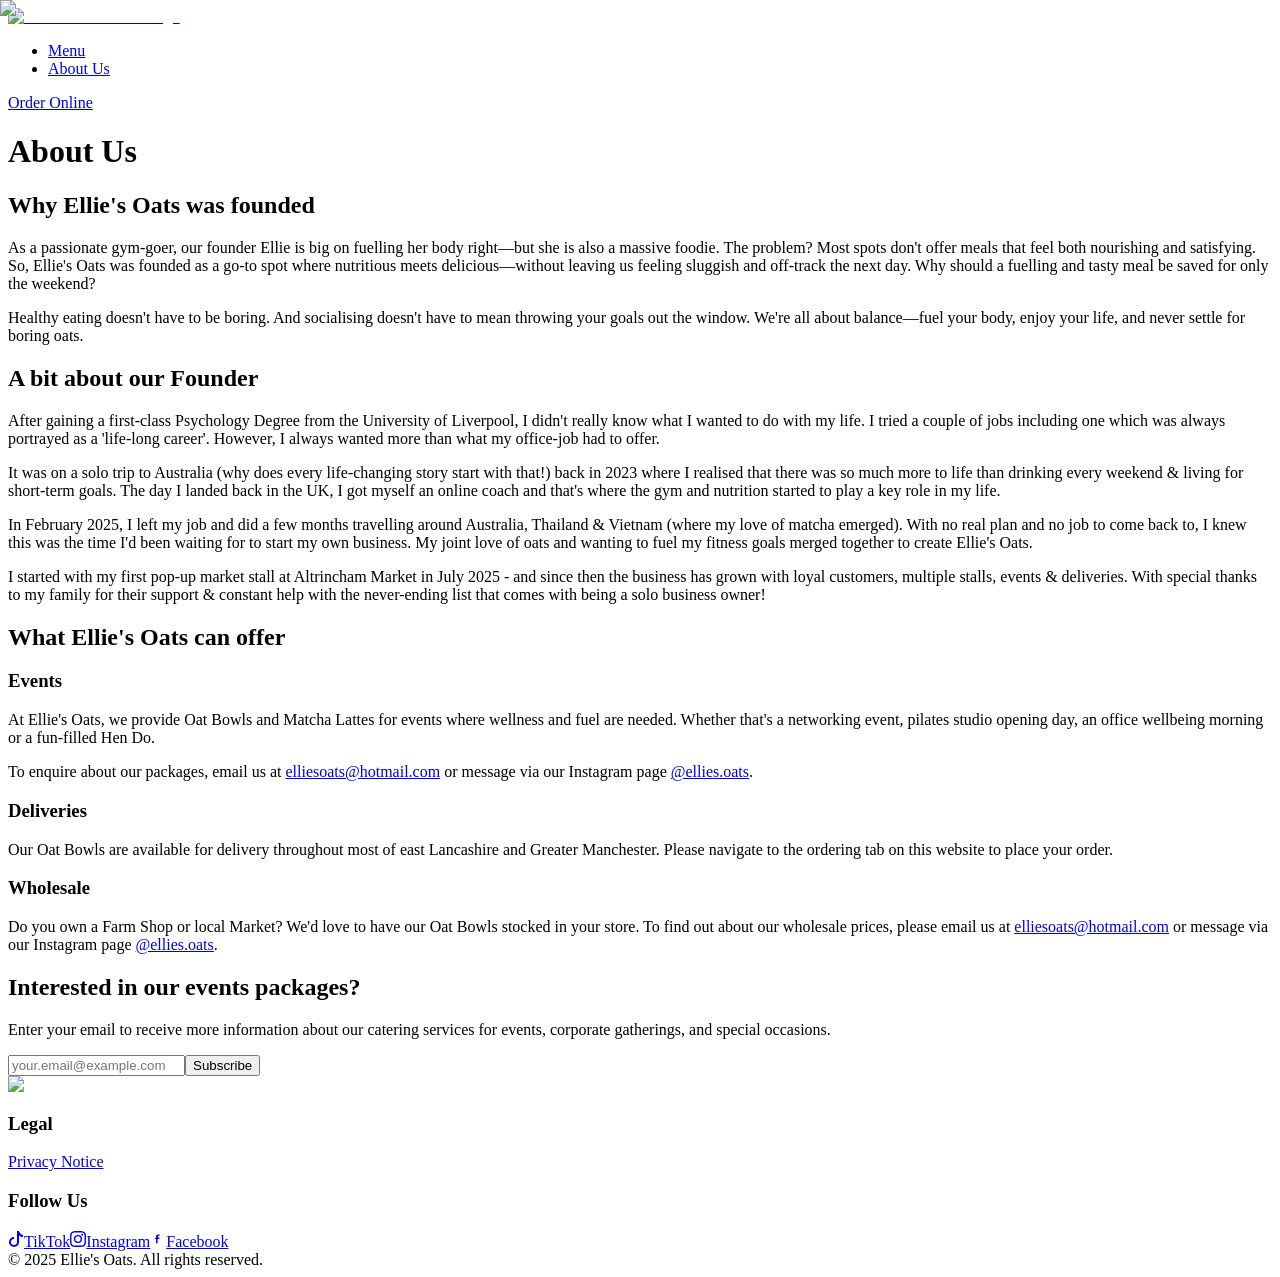
==== about.html @ 63eca54c "Import uploaded about page HTML" ====
<!DOCTYPE html><!--Di8GDzgwXoBd1Gv6GfMp_--><html lang="en"><head><meta charSet="utf-8"/><meta name="viewport" content="width=device-width, initial-scale=1"/><link rel="preload" href="/_next/static/media/797e433ab948586e-s.p.29207c2f.woff2" as="font" crossorigin="" type="font/woff2"/><link rel="preload" href="/_next/static/media/caa3a2e1cccd8315-s.p.3b6cae6d.woff2" as="font" crossorigin="" type="font/woff2"/><link rel="preload" as="image" imageSrcSet="/_next/image?url=%2Flogo.png&amp;w=128&amp;q=75 1x, /_next/image?url=%2Flogo.png&amp;w=256&amp;q=75 2x"/><link rel="preload" as="image" imageSrcSet="/_next/image?url=%2Fabout-me.jpg&amp;w=640&amp;q=75 640w, /_next/image?url=%2Fabout-me.jpg&amp;w=750&amp;q=75 750w, /_next/image?url=%2Fabout-me.jpg&amp;w=828&amp;q=75 828w, /_next/image?url=%2Fabout-me.jpg&amp;w=1080&amp;q=75 1080w, /_next/image?url=%2Fabout-me.jpg&amp;w=1200&amp;q=75 1200w, /_next/image?url=%2Fabout-me.jpg&amp;w=1920&amp;q=75 1920w, /_next/image?url=%2Fabout-me.jpg&amp;w=2048&amp;q=75 2048w, /_next/image?url=%2Fabout-me.jpg&amp;w=3840&amp;q=75 3840w" imageSizes="100vw"/><link rel="stylesheet" href="/_next/static/chunks/316b6dbc318b8752.css" data-precedence="next"/><link rel="preload" as="script" fetchPriority="low" href="/_next/static/chunks/11211aaabb2560be.js"/><script src="/_next/static/chunks/112f346e31f991df.js" async=""></script><script src="/_next/static/chunks/c903f9580a4b6572.js" async=""></script><script src="/_next/static/chunks/023d923a37d494fc.js" async=""></script><script src="/_next/static/chunks/e5a32dc6c98b1c24.js" async=""></script><script src="/_next/static/chunks/turbopack-3b04bddd6f70850f.js" async=""></script><script src="/_next/static/chunks/ff1a16fafef87110.js" async=""></script><script src="/_next/static/chunks/247eb132b7f7b574.js" async=""></script><script src="/_next/static/chunks/84dda6d523c72530.js" async=""></script><script src="/_next/static/chunks/5af6b75d2d97d845.js" async=""></script><meta name="next-size-adjust" content=""/><title>Ellie&#x27;s Oats Ltd</title><meta name="description" content="The UK&#x27;s only b.y.o oat bowl &amp; iced matcha"/><link rel="icon" href="/favicon.ico?favicon.ec887f7a.ico" sizes="256x222" type="image/x-icon"/><script src="/_next/static/chunks/a6dad97d9634a72d.js" noModule=""></script></head><body class="geist_a71539c9-module__T19VSG__variable geist_mono_8d43a2aa-module__8Li5zG__variable antialiased"><div hidden=""><!--$--><!--/$--></div><div class="min-h-screen bg-brand-beige font-sans flex flex-col"><header class="bg-brand-beige backdrop-blur sticky top-0 z-50 border-b border-black/5 py-4"><div class="container mx-auto flex flex-col md:flex-row items-center justify-between px-6 gap-4"><div class="flex justify-center md:justify-start items-center w-full md:w-auto mb-2 md:mb-0"><a class="cursor-pointer" href="/"><img alt="OAT &amp; MATCHA Logo" width="120" height="40" decoding="async" data-nimg="1" style="color:transparent" srcSet="/_next/image?url=%2Flogo.png&amp;w=128&amp;q=75 1x, /_next/image?url=%2Flogo.png&amp;w=256&amp;q=75 2x" src="/_next/image?url=%2Flogo.png&amp;w=256&amp;q=75"/></a></div><nav class="w-full md:w-auto flex justify-center order-2 md:order-none"><ul class="flex gap-6 list-none font-brand"><li><a href="/#menu" class="font-medium hover:text-brand-green cursor-pointer">Menu</a></li><li><a class="font-medium hover:text-brand-green" href="/about">About Us</a></li></ul></nav><div class="w-full md:w-auto flex justify-center md:justify-end order-3 md:order-none"><a href="/order" class="bg-brand-green text-white px-5 py-2 rounded-full font-semibold hover:bg-brand-green-hover transition">Order Online</a></div></div></header><main class="flex-1 py-16"><div class="container mx-auto px-6"><h1 class="text-4xl md:text-5xl font-extrabold text-center mb-12 font-brand-tight">About Us</h1><div class="grid grid-cols-1 lg:grid-cols-3 gap-8 max-w-6xl mx-auto mb-12"><div class="lg:col-span-1"><div class="relative w-full h-full min-h-[400px] rounded-2xl overflow-hidden shadow-lg"><img alt="Ellie - Founder of Ellie&#x27;s Oats" decoding="async" data-nimg="fill" class="object-cover" style="position:absolute;height:100%;width:100%;left:0;top:0;right:0;bottom:0;color:transparent" sizes="100vw" srcSet="/_next/image?url=%2Fabout-me.jpg&amp;w=640&amp;q=75 640w, /_next/image?url=%2Fabout-me.jpg&amp;w=750&amp;q=75 750w, /_next/image?url=%2Fabout-me.jpg&amp;w=828&amp;q=75 828w, /_next/image?url=%2Fabout-me.jpg&amp;w=1080&amp;q=75 1080w, /_next/image?url=%2Fabout-me.jpg&amp;w=1200&amp;q=75 1200w, /_next/image?url=%2Fabout-me.jpg&amp;w=1920&amp;q=75 1920w, /_next/image?url=%2Fabout-me.jpg&amp;w=2048&amp;q=75 2048w, /_next/image?url=%2Fabout-me.jpg&amp;w=3840&amp;q=75 3840w" src="/_next/image?url=%2Fabout-me.jpg&amp;w=3840&amp;q=75"/></div></div><div class="lg:col-span-2 bg-background rounded-2xl shadow-lg p-8 md:p-12"><h2 class="text-2xl md:text-3xl font-bold mb-6 text-brand-green">Why Ellie&#x27;s Oats was founded</h2><div class="space-y-4 text-text-dark leading-relaxed"><p>As a passionate gym-goer, our founder Ellie is big on fuelling her body right—but she is also a massive foodie. The problem? Most spots don&#x27;t offer meals that feel both nourishing and satisfying. So, Ellie&#x27;s Oats was founded as a go-to spot where nutritious meets delicious—without leaving us feeling sluggish and off-track the next day. Why should a fuelling and tasty meal be saved for only the weekend?</p><p>Healthy eating doesn&#x27;t have to be boring. And socialising doesn&#x27;t have to mean throwing your goals out the window. We&#x27;re all about balance—fuel your body, enjoy your life, and never settle for boring oats.</p></div></div></div><div class="grid grid-cols-1 lg:grid-cols-3 gap-8 max-w-6xl mx-auto mb-12"><div class="lg:col-span-2 bg-background rounded-2xl shadow-lg p-8 md:p-12 order-2 lg:order-1"><h2 class="text-2xl md:text-3xl font-bold mb-6 text-brand-green">A bit about our Founder</h2><div class="space-y-4 text-text-dark leading-relaxed"><p>After gaining a first-class Psychology Degree from the University of Liverpool, I didn&#x27;t really know what I wanted to do with my life. I tried a couple of jobs including one which was always portrayed as a &#x27;life-long career&#x27;. However, I always wanted more than what my office-job had to offer.</p><p>It was on a solo trip to Australia (why does every life-changing story start with that!) back in 2023 where I realised that there was so much more to life than drinking every weekend &amp; living for short-term goals. The day I landed back in the UK, I got myself an online coach and that&#x27;s where the gym and nutrition started to play a key role in my life.</p><p>In February 2025, I left my job and did a few months travelling around Australia, Thailand &amp; Vietnam (where my love of matcha emerged). With no real plan and no job to come back to, I knew this was the time I&#x27;d been waiting for to start my own business. My joint love of oats and wanting to fuel my fitness goals merged together to create Ellie&#x27;s Oats.</p><p>I started with my first pop-up market stall at Altrincham Market in July 2025 - and since then the business has grown with loyal customers, multiple stalls, events &amp; deliveries. With special thanks to my family for their support &amp; constant help with the never-ending list that comes with being a solo business owner!</p></div></div><div class="lg:col-span-1 order-1 lg:order-2"><div class="relative w-full h-full min-h-[400px] rounded-2xl overflow-hidden shadow-lg"><img alt="Ellie&#x27;s Oats at market stall" loading="lazy" decoding="async" data-nimg="fill" class="object-cover" style="position:absolute;height:100%;width:100%;left:0;top:0;right:0;bottom:0;color:transparent" sizes="100vw" srcSet="/_next/image?url=%2Fabout-me-2.jpg&amp;w=640&amp;q=75 640w, /_next/image?url=%2Fabout-me-2.jpg&amp;w=750&amp;q=75 750w, /_next/image?url=%2Fabout-me-2.jpg&amp;w=828&amp;q=75 828w, /_next/image?url=%2Fabout-me-2.jpg&amp;w=1080&amp;q=75 1080w, /_next/image?url=%2Fabout-me-2.jpg&amp;w=1200&amp;q=75 1200w, /_next/image?url=%2Fabout-me-2.jpg&amp;w=1920&amp;q=75 1920w, /_next/image?url=%2Fabout-me-2.jpg&amp;w=2048&amp;q=75 2048w, /_next/image?url=%2Fabout-me-2.jpg&amp;w=3840&amp;q=75 3840w" src="/_next/image?url=%2Fabout-me-2.jpg&amp;w=3840&amp;q=75"/></div></div></div><div class="grid grid-cols-1 lg:grid-cols-3 gap-8 max-w-6xl mx-auto"><div class="lg:col-span-1"><div class="relative w-full h-full min-h-[400px] rounded-2xl overflow-hidden shadow-lg"><img alt="Ellie&#x27;s Oats products" loading="lazy" decoding="async" data-nimg="fill" class="object-cover" style="position:absolute;height:100%;width:100%;left:0;top:0;right:0;bottom:0;color:transparent" sizes="100vw" srcSet="/_next/image?url=%2Fabout-me-3.jpg&amp;w=640&amp;q=75 640w, /_next/image?url=%2Fabout-me-3.jpg&amp;w=750&amp;q=75 750w, /_next/image?url=%2Fabout-me-3.jpg&amp;w=828&amp;q=75 828w, /_next/image?url=%2Fabout-me-3.jpg&amp;w=1080&amp;q=75 1080w, /_next/image?url=%2Fabout-me-3.jpg&amp;w=1200&amp;q=75 1200w, /_next/image?url=%2Fabout-me-3.jpg&amp;w=1920&amp;q=75 1920w, /_next/image?url=%2Fabout-me-3.jpg&amp;w=2048&amp;q=75 2048w, /_next/image?url=%2Fabout-me-3.jpg&amp;w=3840&amp;q=75 3840w" src="/_next/image?url=%2Fabout-me-3.jpg&amp;w=3840&amp;q=75"/></div></div><div class="lg:col-span-2 bg-background rounded-2xl shadow-lg p-8 md:p-12"><h2 class="text-2xl md:text-3xl font-bold mb-6 text-brand-green">What Ellie&#x27;s Oats can offer</h2><div class="space-y-6 text-text-dark leading-relaxed"><div><h3 class="text-xl font-bold mb-3 text-zinc-800">Events</h3><p>At Ellie&#x27;s Oats, we provide Oat Bowls and Matcha Lattes for events where wellness and fuel are needed. Whether that&#x27;s a networking event, pilates studio opening day, an office wellbeing morning or a fun-filled Hen Do.</p><p class="mt-2">To enquire about our packages, email us at<!-- --> <a href="mailto:elliesoats@hotmail.com" class="text-brand-green hover:underline font-medium">elliesoats@hotmail.com</a> <!-- -->or message via our Instagram page<!-- --> <a href="https://instagram.com/ellies.oats" target="_blank" rel="noopener noreferrer" class="text-brand-green hover:underline font-medium">@ellies.oats</a>.</p></div><div><h3 class="text-xl font-bold mb-3 text-zinc-800">Deliveries</h3><p>Our Oat Bowls are available for delivery throughout most of east Lancashire and Greater Manchester. Please navigate to the ordering tab on this website to place your order.</p></div><div><h3 class="text-xl font-bold mb-3 text-zinc-800">Wholesale</h3><p>Do you own a Farm Shop or local Market? We&#x27;d love to have our Oat Bowls stocked in your store. To find out about our wholesale prices, please email us at<!-- --> <a href="mailto:elliesoats@hotmail.com" class="text-brand-green hover:underline font-medium">elliesoats@hotmail.com</a> <!-- -->or message via our Instagram page<!-- --> <a href="https://instagram.com/ellies.oats" target="_blank" rel="noopener noreferrer" class="text-brand-green hover:underline font-medium">@ellies.oats</a>.</p></div></div></div></div><div class="max-w-6xl mx-auto mt-16"><div class="bg-brand-green rounded-2xl shadow-xl p-8 md:p-12"><div class="grid grid-cols-1 md:grid-cols-2 gap-8 items-center"><div><h2 class="text-2xl md:text-3xl font-bold mb-4 text-white">Interested in our events packages?</h2><p class="text-white/90 text-lg">Enter your email to receive more information about our catering services for events, corporate gatherings, and special occasions.</p></div><div><form class="space-y-4"><div class="flex flex-col sm:flex-row gap-3"><input type="email" placeholder="your.email@example.com" class="flex-1 px-4 py-3 rounded-lg border-2 border-white/20 bg-white/10 text-white placeholder-white/60 focus:outline-none focus:border-white focus:bg-white/20 transition" value=""/><button type="submit" class="px-8 py-3 bg-white text-brand-green font-semibold rounded-lg hover:bg-brand-beige-light transition disabled:opacity-50 disabled:cursor-not-allowed whitespace-nowrap">Subscribe</button></div></form></div></div></div></div></div></main><footer class="bg-brand-footer text-black pt-16 pb-8"><div class="container mx-auto px-6"><div class="grid grid-cols-1 md:grid-cols-3 gap-10 footer-content mb-10"><div class="footer-section flex flex-col items-start"><img alt="OAT &amp; MATCHA Logo" width="120" height="40" decoding="async" data-nimg="1" style="color:transparent" srcSet="/_next/image?url=%2Flogo.png&amp;w=128&amp;q=75 1x, /_next/image?url=%2Flogo.png&amp;w=256&amp;q=75 2x" src="/_next/image?url=%2Flogo.png&amp;w=256&amp;q=75"/></div><div class="footer-section flex flex-col items-start"><h3 class="mb-4 text-xl font-bold font-brand" style="color:var(--brand-green)">Legal</h3><a href="/privacy" class="text-black hover:text-brand-green transition font-semibold font-brand">Privacy Notice</a></div><div class="footer-section flex flex-col items-start"><h3 class="mb-4 text-xl font-bold font-brand" style="color:var(--brand-green)">Follow Us</h3><div class="flex gap-4 font-brand"><a href="https://www.tiktok.com/@ellies.oats" target="_blank" rel="noopener noreferrer" class="flex items-center gap-2 text-black hover:text-brand-green transition font-semibold"><svg xmlns="http://www.w3.org/2000/svg" width="16" height="16" fill="currentColor" class="bi bi-tiktok" viewBox="0 0 16 16"><path d="M9 0h1.98c.144.715.54 1.617 1.235 2.512C12.895 3.389 13.797 4 15 4v2c-1.753 0-3.07-.814-4-1.829V11a5 5 0 1 1-5-5v2a3 3 0 1 0 3 3z"></path></svg>TikTok</a><a href="https://www.instagram.com/ellies.oats" target="_blank" rel="noopener noreferrer" class="flex items-center gap-2 text-black hover:text-brand-green transition font-semibold"><svg xmlns="http://www.w3.org/2000/svg" width="16" height="16" fill="currentColor" class="bi bi-instagram" viewBox="0 0 16 16"><path d="M8 0C5.829 0 5.556.01 4.703.048 3.85.088 3.269.222 2.76.42a3.9 3.9 0 0 0-1.417.923A3.9 3.9 0 0 0 .42 2.76C.222 3.268.087 3.85.048 4.7.01 5.555 0 5.827 0 8.001c0 2.172.01 2.444.048 3.297.04.852.174 1.433.372 1.942.205.526.478.972.923 1.417.444.445.89.719 1.416.923.51.198 1.09.333 1.942.372C5.555 15.99 5.827 16 8 16s2.444-.01 3.298-.048c.851-.04 1.434-.174 1.943-.372a3.9 3.9 0 0 0 1.416-.923c.445-.445.718-.891.923-1.417.197-.509.332-1.09.372-1.942C15.99 10.445 16 10.173 16 8s-.01-2.445-.048-3.299c-.04-.851-.175-1.433-.372-1.941a3.9 3.9 0 0 0-.923-1.417A3.9 3.9 0 0 0 13.24.42c-.51-.198-1.092-.333-1.943-.372C10.443.01 10.172 0 7.998 0zm-.717 1.442h.718c2.136 0 2.389.007 3.232.046.78.035 1.204.166 1.486.275.373.145.64.319.92.599s.453.546.598.92c.11.281.24.705.275 1.485.039.843.047 1.096.047 3.231s-.008 2.389-.047 3.232c-.035.78-.166 1.203-.275 1.485a2.5 2.5 0 0 1-.599.919c-.28.28-.546.453-.92.598-.28.11-.704.24-1.485.276-.843.038-1.096.047-3.232.047s-2.39-.009-3.233-.047c-.78-.036-1.203-.166-1.485-.276a2.5 2.5 0 0 1-.92-.598 2.5 2.5 0 0 1-.6-.92c-.109-.281-.24-.705-.275-1.485-.038-.843-.046-1.096-.046-3.233s.008-2.388.046-3.231c.036-.78.166-1.204.276-1.486.145-.373.319-.64.599-.92s.546-.453.92-.598c.282-.11.705-.24 1.485-.276.738-.034 1.024-.044 2.515-.045zm4.988 1.328a.96.96 0 1 0 0 1.92.96.96 0 0 0 0-1.92m-4.27 1.122a4.109 4.109 0 1 0 0 8.217 4.109 4.109 0 0 0 0-8.217m0 1.441a2.667 2.667 0 1 1 0 5.334 2.667 2.667 0 0 1 0-5.334"></path></svg>Instagram</a><a href="https://m.facebook.com/profile.php?id=61577992477386" target="_blank" rel="noopener noreferrer" class="flex items-center gap-2 text-black hover:text-brand-green transition font-semibold"><svg xmlns="http://www.w3.org/2000/svg" width="16" height="16" fill="currentColor" class="bi bi-facebook" viewBox="0 0 16 16"><path d="M8.94 8.116H7.56v4.156H6V8.116H5V6.88h1v-1.06c0-.888.456-2.32 2.26-2.32h1.46v1.236h-1c-.298 0-.714.146-.714.774v.87h1.715l-.224 1.236z"></path></svg>Facebook</a></div></div></div><div class="border-t border-brand-border-light pt-6 text-center text-black text-sm copyright font-brand">© 2025 Ellie&#x27;s Oats. All rights reserved.</div></div></footer></div><!--$--><!--/$--><script src="/_next/static/chunks/11211aaabb2560be.js" id="_R_" async=""></script><script>(self.__next_f=self.__next_f||[]).push([0])</script><script>self.__next_f.push([1,"1:\"$Sreact.fragment\"\n2:I[39756,[\"/_next/static/chunks/ff1a16fafef87110.js\",\"/_next/static/chunks/247eb132b7f7b574.js\"],\"default\"]\n3:I[37457,[\"/_next/static/chunks/ff1a16fafef87110.js\",\"/_next/static/chunks/247eb132b7f7b574.js\"],\"default\"]\n4:I[47257,[\"/_next/static/chunks/ff1a16fafef87110.js\",\"/_next/static/chunks/247eb132b7f7b574.js\"],\"ClientPageRoot\"]\n5:I[61642,[\"/_next/static/chunks/84dda6d523c72530.js\",\"/_next/static/chunks/5af6b75d2d97d845.js\"],\"default\"]\n8:I[97367,[\"/_next/static/chunks/ff1a16fafef87110.js\",\"/_next/static/chunks/247eb132b7f7b574.js\"],\"OutletBoundary\"]\n9:\"$Sreact.suspense\"\nb:I[97367,[\"/_next/static/chunks/ff1a16fafef87110.js\",\"/_next/static/chunks/247eb132b7f7b574.js\"],\"ViewportBoundary\"]\nd:I[97367,[\"/_next/static/chunks/ff1a16fafef87110.js\",\"/_next/static/chunks/247eb132b7f7b574.js\"],\"MetadataBoundary\"]\nf:I[68027,[],\"default\"]\n:HL[\"/_next/static/chunks/316b6dbc318b8752.css\",\"style\"]\n:HL[\"/_next/static/media/797e433ab948586e-s.p.29207c2f.woff2\",\"font\",{\"crossOrigin\":\"\",\"type\":\"font/woff2\"}]\n:HL[\"/_next/static/media/caa3a2e1cccd8315-s.p.3b6cae6d.woff2\",\"font\",{\"crossOrigin\":\"\",\"type\":\"font/woff2\"}]\n"])</script><script>self.__next_f.push([1,"0:{\"P\":null,\"b\":\"Di8GDzgwXoBd1Gv6GfMp_\",\"c\":[\"\",\"about\"],\"q\":\"\",\"i\":false,\"f\":[[[\"\",{\"children\":[\"about\",{\"children\":[\"__PAGE__\",{}]}]},\"$undefined\",\"$undefined\",true],[[\"$\",\"$1\",\"c\",{\"children\":[[[\"$\",\"link\",\"0\",{\"rel\":\"stylesheet\",\"href\":\"/_next/static/chunks/316b6dbc318b8752.css\",\"precedence\":\"next\",\"crossOrigin\":\"$undefined\",\"nonce\":\"$undefined\"}]],[\"$\",\"html\",null,{\"lang\":\"en\",\"children\":[\"$\",\"body\",null,{\"className\":\"geist_a71539c9-module__T19VSG__variable geist_mono_8d43a2aa-module__8Li5zG__variable antialiased\",\"children\":[\"$\",\"$L2\",null,{\"parallelRouterKey\":\"children\",\"error\":\"$undefined\",\"errorStyles\":\"$undefined\",\"errorScripts\":\"$undefined\",\"template\":[\"$\",\"$L3\",null,{}],\"templateStyles\":\"$undefined\",\"templateScripts\":\"$undefined\",\"notFound\":[[[\"$\",\"title\",null,{\"children\":\"404: This page could not be found.\"}],[\"$\",\"div\",null,{\"style\":{\"fontFamily\":\"system-ui,\\\"Segoe UI\\\",Roboto,Helvetica,Arial,sans-serif,\\\"Apple Color Emoji\\\",\\\"Segoe UI Emoji\\\"\",\"height\":\"100vh\",\"textAlign\":\"center\",\"display\":\"flex\",\"flexDirection\":\"column\",\"alignItems\":\"center\",\"justifyContent\":\"center\"},\"children\":[\"$\",\"div\",null,{\"children\":[[\"$\",\"style\",null,{\"dangerouslySetInnerHTML\":{\"__html\":\"body{color:#000;background:#fff;margin:0}.next-error-h1{border-right:1px solid rgba(0,0,0,.3)}@media (prefers-color-scheme:dark){body{color:#fff;background:#000}.next-error-h1{border-right:1px solid rgba(255,255,255,.3)}}\"}}],[\"$\",\"h1\",null,{\"className\":\"next-error-h1\",\"style\":{\"display\":\"inline-block\",\"margin\":\"0 20px 0 0\",\"padding\":\"0 23px 0 0\",\"fontSize\":24,\"fontWeight\":500,\"verticalAlign\":\"top\",\"lineHeight\":\"49px\"},\"children\":404}],[\"$\",\"div\",null,{\"style\":{\"display\":\"inline-block\"},\"children\":[\"$\",\"h2\",null,{\"style\":{\"fontSize\":14,\"fontWeight\":400,\"lineHeight\":\"49px\",\"margin\":0},\"children\":\"This page could not be found.\"}]}]]}]}]],[]],\"forbidden\":\"$undefined\",\"unauthorized\":\"$undefined\"}]}]}]]}],{\"children\":[[\"$\",\"$1\",\"c\",{\"children\":[null,[\"$\",\"$L2\",null,{\"parallelRouterKey\":\"children\",\"error\":\"$undefined\",\"errorStyles\":\"$undefined\",\"errorScripts\":\"$undefined\",\"template\":[\"$\",\"$L3\",null,{}],\"templateStyles\":\"$undefined\",\"templateScripts\":\"$undefined\",\"notFound\":\"$undefined\",\"forbidden\":\"$undefined\",\"unauthorized\":\"$undefined\"}]]}],{\"children\":[[\"$\",\"$1\",\"c\",{\"children\":[[\"$\",\"$L4\",null,{\"Component\":\"$5\",\"serverProvidedParams\":{\"searchParams\":{},\"params\":{},\"promises\":[\"$@6\",\"$@7\"]}}],[[\"$\",\"script\",\"script-0\",{\"src\":\"/_next/static/chunks/84dda6d523c72530.js\",\"async\":true,\"nonce\":\"$undefined\"}],[\"$\",\"script\",\"script-1\",{\"src\":\"/_next/static/chunks/5af6b75d2d97d845.js\",\"async\":true,\"nonce\":\"$undefined\"}]],[\"$\",\"$L8\",null,{\"children\":[\"$\",\"$9\",null,{\"name\":\"Next.MetadataOutlet\",\"children\":\"$@a\"}]}]]}],{},null,false,false]},null,false,false]},null,false,false],[\"$\",\"$1\",\"h\",{\"children\":[null,[\"$\",\"$Lb\",null,{\"children\":\"$@c\"}],[\"$\",\"div\",null,{\"hidden\":true,\"children\":[\"$\",\"$Ld\",null,{\"children\":[\"$\",\"$9\",null,{\"name\":\"Next.Metadata\",\"children\":\"$@e\"}]}]}],[\"$\",\"meta\",null,{\"name\":\"next-size-adjust\",\"content\":\"\"}]]}],false]],\"m\":\"$undefined\",\"G\":[\"$f\",[]],\"S\":true}\n"])</script><script>self.__next_f.push([1,"6:{}\n7:\"$0:f:0:1:1:children:1:children:0:props:children:0:props:serverProvidedParams:params\"\n"])</script><script>self.__next_f.push([1,"c:[[\"$\",\"meta\",\"0\",{\"charSet\":\"utf-8\"}],[\"$\",\"meta\",\"1\",{\"name\":\"viewport\",\"content\":\"width=device-width, initial-scale=1\"}]]\n"])</script><script>self.__next_f.push([1,"10:I[27201,[\"/_next/static/chunks/ff1a16fafef87110.js\",\"/_next/static/chunks/247eb132b7f7b574.js\"],\"IconMark\"]\ne:[[\"$\",\"title\",\"0\",{\"children\":\"Ellie's Oats Ltd\"}],[\"$\",\"meta\",\"1\",{\"name\":\"description\",\"content\":\"The UK's only b.y.o oat bowl \u0026 iced matcha\"}],[\"$\",\"link\",\"2\",{\"rel\":\"icon\",\"href\":\"/favicon.ico?favicon.ec887f7a.ico\",\"sizes\":\"256x222\",\"type\":\"image/x-icon\"}],[\"$\",\"$L10\",\"3\",{}]]\na:null\n"])</script></body></html>
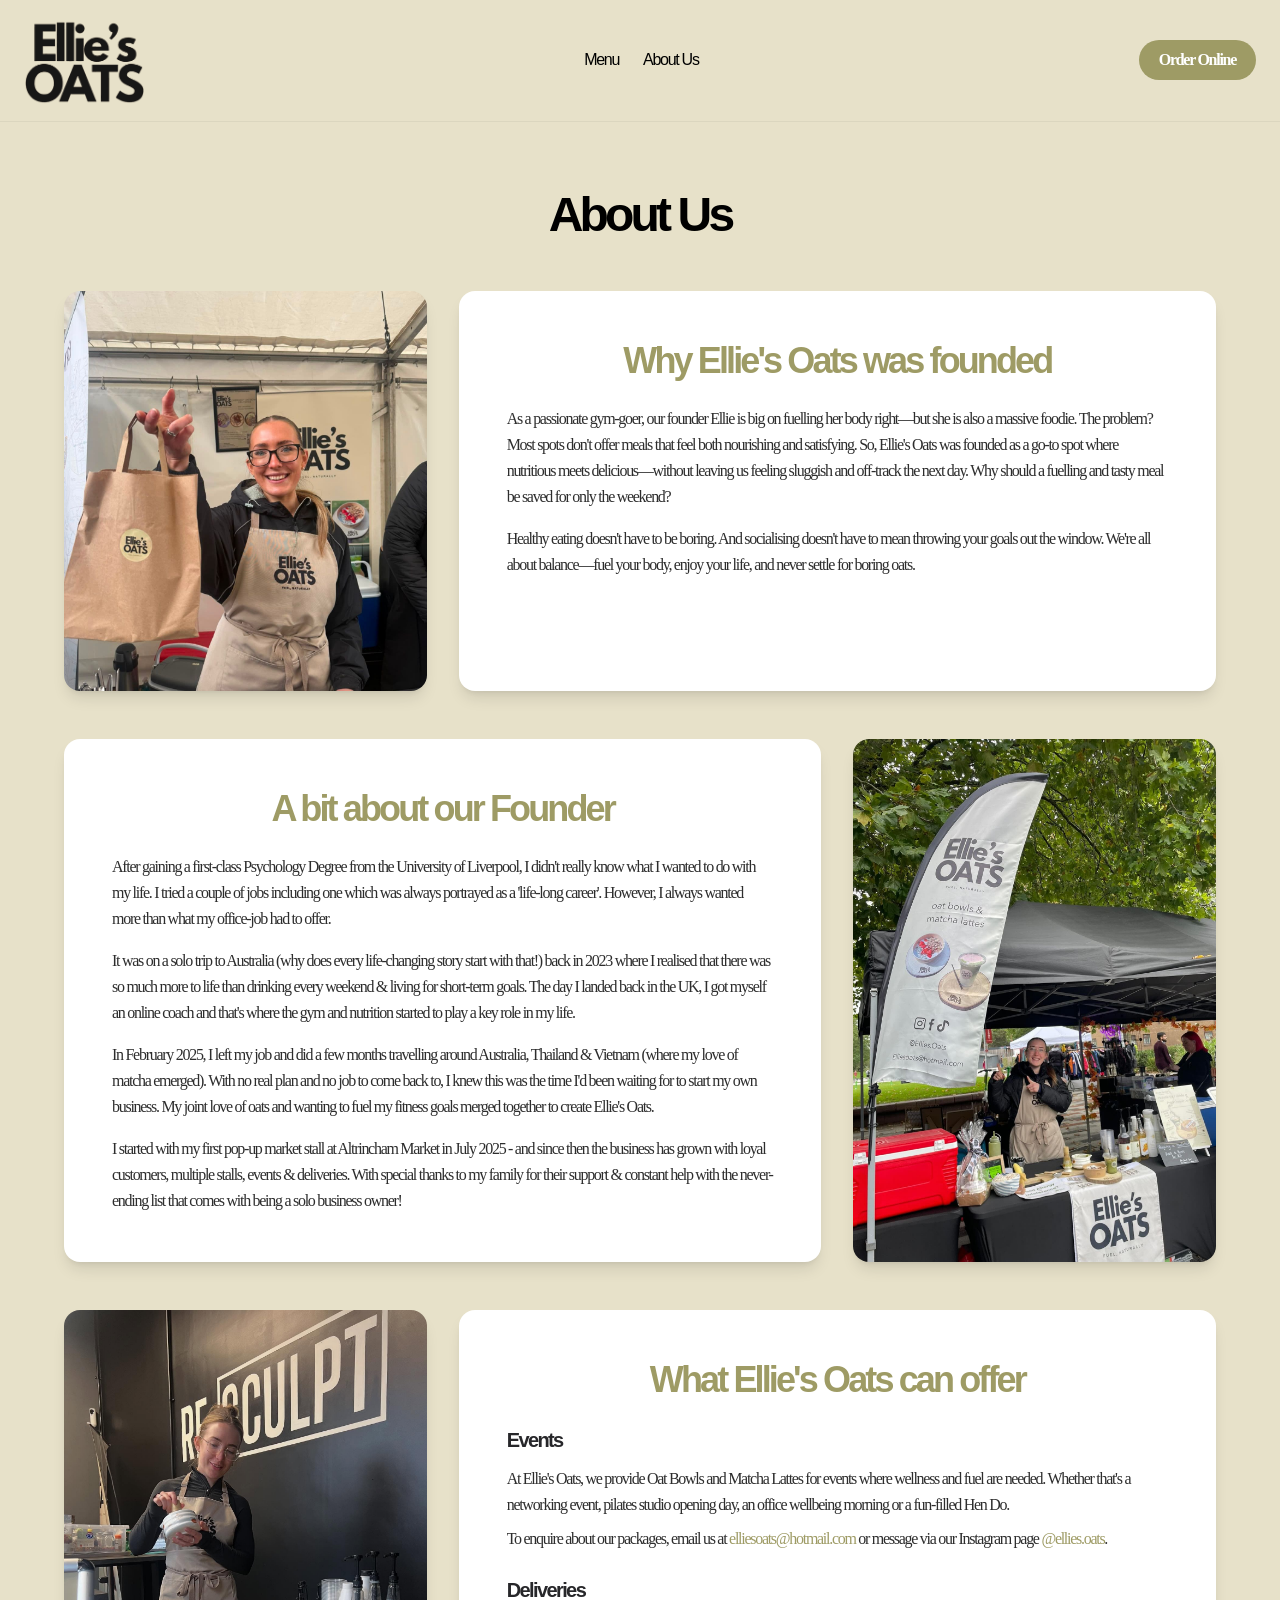
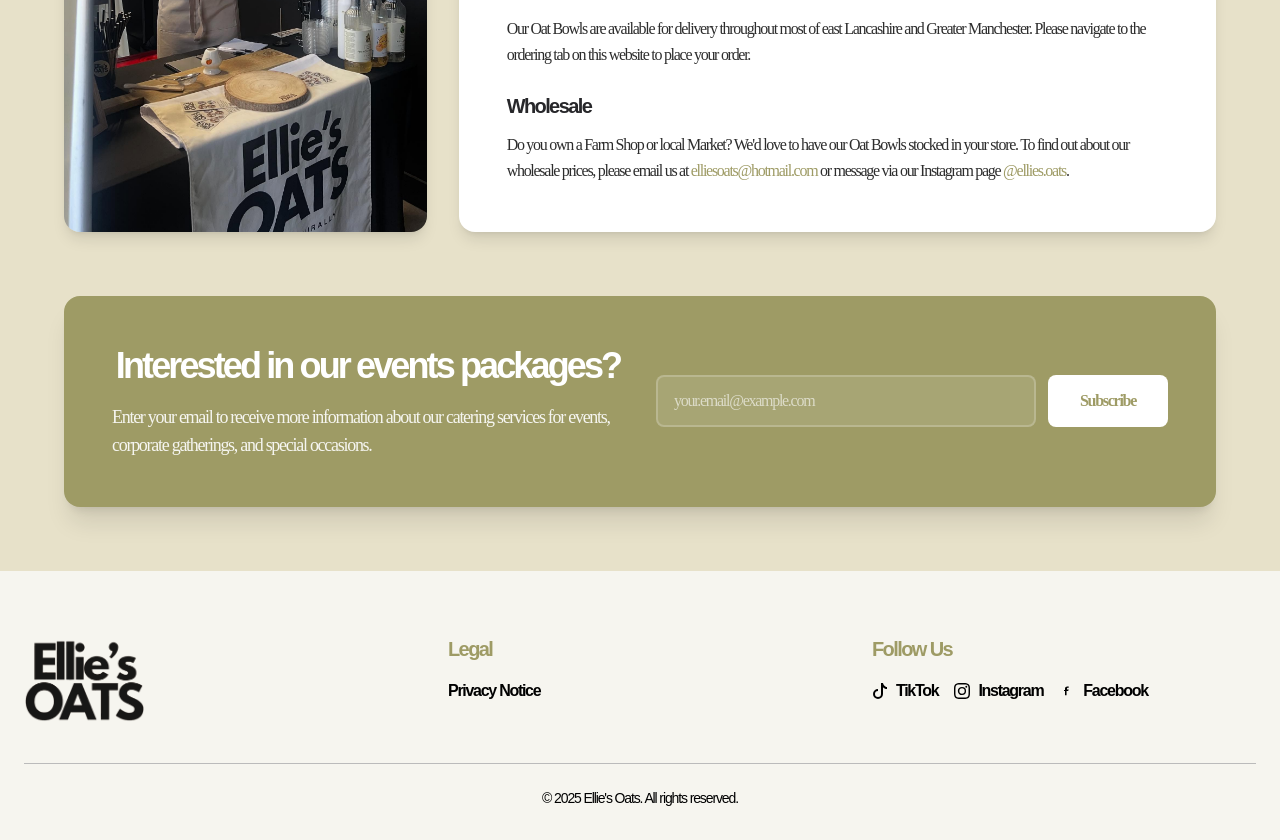
==== commit 184312b4: "Import complete browser snapshots and add local static preview" ====
--- a/about.html
+++ b/about.html
@@ -1 +1,3 @@
-<!DOCTYPE html><!--Di8GDzgwXoBd1Gv6GfMp_--><html lang="en"><head><meta charSet="utf-8"/><meta name="viewport" content="width=device-width, initial-scale=1"/><link rel="preload" href="/_next/static/media/797e433ab948586e-s.p.29207c2f.woff2" as="font" crossorigin="" type="font/woff2"/><link rel="preload" href="/_next/static/media/caa3a2e1cccd8315-s.p.3b6cae6d.woff2" as="font" crossorigin="" type="font/woff2"/><link rel="preload" as="image" imageSrcSet="/_next/image?url=%2Flogo.png&amp;w=128&amp;q=75 1x, /_next/image?url=%2Flogo.png&amp;w=256&amp;q=75 2x"/><link rel="preload" as="image" imageSrcSet="/_next/image?url=%2Fabout-me.jpg&amp;w=640&amp;q=75 640w, /_next/image?url=%2Fabout-me.jpg&amp;w=750&amp;q=75 750w, /_next/image?url=%2Fabout-me.jpg&amp;w=828&amp;q=75 828w, /_next/image?url=%2Fabout-me.jpg&amp;w=1080&amp;q=75 1080w, /_next/image?url=%2Fabout-me.jpg&amp;w=1200&amp;q=75 1200w, /_next/image?url=%2Fabout-me.jpg&amp;w=1920&amp;q=75 1920w, /_next/image?url=%2Fabout-me.jpg&amp;w=2048&amp;q=75 2048w, /_next/image?url=%2Fabout-me.jpg&amp;w=3840&amp;q=75 3840w" imageSizes="100vw"/><link rel="stylesheet" href="/_next/static/chunks/316b6dbc318b8752.css" data-precedence="next"/><link rel="preload" as="script" fetchPriority="low" href="/_next/static/chunks/11211aaabb2560be.js"/><script src="/_next/static/chunks/112f346e31f991df.js" async=""></script><script src="/_next/static/chunks/c903f9580a4b6572.js" async=""></script><script src="/_next/static/chunks/023d923a37d494fc.js" async=""></script><script src="/_next/static/chunks/e5a32dc6c98b1c24.js" async=""></script><script src="/_next/static/chunks/turbopack-3b04bddd6f70850f.js" async=""></script><script src="/_next/static/chunks/ff1a16fafef87110.js" async=""></script><script src="/_next/static/chunks/247eb132b7f7b574.js" async=""></script><script src="/_next/static/chunks/84dda6d523c72530.js" async=""></script><script src="/_next/static/chunks/5af6b75d2d97d845.js" async=""></script><meta name="next-size-adjust" content=""/><title>Ellie&#x27;s Oats Ltd</title><meta name="description" content="The UK&#x27;s only b.y.o oat bowl &amp; iced matcha"/><link rel="icon" href="/favicon.ico?favicon.ec887f7a.ico" sizes="256x222" type="image/x-icon"/><script src="/_next/static/chunks/a6dad97d9634a72d.js" noModule=""></script></head><body class="geist_a71539c9-module__T19VSG__variable geist_mono_8d43a2aa-module__8Li5zG__variable antialiased"><div hidden=""><!--$--><!--/$--></div><div class="min-h-screen bg-brand-beige font-sans flex flex-col"><header class="bg-brand-beige backdrop-blur sticky top-0 z-50 border-b border-black/5 py-4"><div class="container mx-auto flex flex-col md:flex-row items-center justify-between px-6 gap-4"><div class="flex justify-center md:justify-start items-center w-full md:w-auto mb-2 md:mb-0"><a class="cursor-pointer" href="/"><img alt="OAT &amp; MATCHA Logo" width="120" height="40" decoding="async" data-nimg="1" style="color:transparent" srcSet="/_next/image?url=%2Flogo.png&amp;w=128&amp;q=75 1x, /_next/image?url=%2Flogo.png&amp;w=256&amp;q=75 2x" src="/_next/image?url=%2Flogo.png&amp;w=256&amp;q=75"/></a></div><nav class="w-full md:w-auto flex justify-center order-2 md:order-none"><ul class="flex gap-6 list-none font-brand"><li><a href="/#menu" class="font-medium hover:text-brand-green cursor-pointer">Menu</a></li><li><a class="font-medium hover:text-brand-green" href="/about">About Us</a></li></ul></nav><div class="w-full md:w-auto flex justify-center md:justify-end order-3 md:order-none"><a href="/order" class="bg-brand-green text-white px-5 py-2 rounded-full font-semibold hover:bg-brand-green-hover transition">Order Online</a></div></div></header><main class="flex-1 py-16"><div class="container mx-auto px-6"><h1 class="text-4xl md:text-5xl font-extrabold text-center mb-12 font-brand-tight">About Us</h1><div class="grid grid-cols-1 lg:grid-cols-3 gap-8 max-w-6xl mx-auto mb-12"><div class="lg:col-span-1"><div class="relative w-full h-full min-h-[400px] rounded-2xl overflow-hidden shadow-lg"><img alt="Ellie - Founder of Ellie&#x27;s Oats" decoding="async" data-nimg="fill" class="object-cover" style="position:absolute;height:100%;width:100%;left:0;top:0;right:0;bottom:0;color:transparent" sizes="100vw" srcSet="/_next/image?url=%2Fabout-me.jpg&amp;w=640&amp;q=75 640w, /_next/image?url=%2Fabout-me.jpg&amp;w=750&amp;q=75 750w, /_next/image?url=%2Fabout-me.jpg&amp;w=828&amp;q=75 828w, /_next/image?url=%2Fabout-me.jpg&amp;w=1080&amp;q=75 1080w, /_next/image?url=%2Fabout-me.jpg&amp;w=1200&amp;q=75 1200w, /_next/image?url=%2Fabout-me.jpg&amp;w=1920&amp;q=75 1920w, /_next/image?url=%2Fabout-me.jpg&amp;w=2048&amp;q=75 2048w, /_next/image?url=%2Fabout-me.jpg&amp;w=3840&amp;q=75 3840w" src="/_next/image?url=%2Fabout-me.jpg&amp;w=3840&amp;q=75"/></div></div><div class="lg:col-span-2 bg-background rounded-2xl shadow-lg p-8 md:p-12"><h2 class="text-2xl md:text-3xl font-bold mb-6 text-brand-green">Why Ellie&#x27;s Oats was founded</h2><div class="space-y-4 text-text-dark leading-relaxed"><p>As a passionate gym-goer, our founder Ellie is big on fuelling her body right—but she is also a massive foodie. The problem? Most spots don&#x27;t offer meals that feel both nourishing and satisfying. So, Ellie&#x27;s Oats was founded as a go-to spot where nutritious meets delicious—without leaving us feeling sluggish and off-track the next day. Why should a fuelling and tasty meal be saved for only the weekend?</p><p>Healthy eating doesn&#x27;t have to be boring. And socialising doesn&#x27;t have to mean throwing your goals out the window. We&#x27;re all about balance—fuel your body, enjoy your life, and never settle for boring oats.</p></div></div></div><div class="grid grid-cols-1 lg:grid-cols-3 gap-8 max-w-6xl mx-auto mb-12"><div class="lg:col-span-2 bg-background rounded-2xl shadow-lg p-8 md:p-12 order-2 lg:order-1"><h2 class="text-2xl md:text-3xl font-bold mb-6 text-brand-green">A bit about our Founder</h2><div class="space-y-4 text-text-dark leading-relaxed"><p>After gaining a first-class Psychology Degree from the University of Liverpool, I didn&#x27;t really know what I wanted to do with my life. I tried a couple of jobs including one which was always portrayed as a &#x27;life-long career&#x27;. However, I always wanted more than what my office-job had to offer.</p><p>It was on a solo trip to Australia (why does every life-changing story start with that!) back in 2023 where I realised that there was so much more to life than drinking every weekend &amp; living for short-term goals. The day I landed back in the UK, I got myself an online coach and that&#x27;s where the gym and nutrition started to play a key role in my life.</p><p>In February 2025, I left my job and did a few months travelling around Australia, Thailand &amp; Vietnam (where my love of matcha emerged). With no real plan and no job to come back to, I knew this was the time I&#x27;d been waiting for to start my own business. My joint love of oats and wanting to fuel my fitness goals merged together to create Ellie&#x27;s Oats.</p><p>I started with my first pop-up market stall at Altrincham Market in July 2025 - and since then the business has grown with loyal customers, multiple stalls, events &amp; deliveries. With special thanks to my family for their support &amp; constant help with the never-ending list that comes with being a solo business owner!</p></div></div><div class="lg:col-span-1 order-1 lg:order-2"><div class="relative w-full h-full min-h-[400px] rounded-2xl overflow-hidden shadow-lg"><img alt="Ellie&#x27;s Oats at market stall" loading="lazy" decoding="async" data-nimg="fill" class="object-cover" style="position:absolute;height:100%;width:100%;left:0;top:0;right:0;bottom:0;color:transparent" sizes="100vw" srcSet="/_next/image?url=%2Fabout-me-2.jpg&amp;w=640&amp;q=75 640w, /_next/image?url=%2Fabout-me-2.jpg&amp;w=750&amp;q=75 750w, /_next/image?url=%2Fabout-me-2.jpg&amp;w=828&amp;q=75 828w, /_next/image?url=%2Fabout-me-2.jpg&amp;w=1080&amp;q=75 1080w, /_next/image?url=%2Fabout-me-2.jpg&amp;w=1200&amp;q=75 1200w, /_next/image?url=%2Fabout-me-2.jpg&amp;w=1920&amp;q=75 1920w, /_next/image?url=%2Fabout-me-2.jpg&amp;w=2048&amp;q=75 2048w, /_next/image?url=%2Fabout-me-2.jpg&amp;w=3840&amp;q=75 3840w" src="/_next/image?url=%2Fabout-me-2.jpg&amp;w=3840&amp;q=75"/></div></div></div><div class="grid grid-cols-1 lg:grid-cols-3 gap-8 max-w-6xl mx-auto"><div class="lg:col-span-1"><div class="relative w-full h-full min-h-[400px] rounded-2xl overflow-hidden shadow-lg"><img alt="Ellie&#x27;s Oats products" loading="lazy" decoding="async" data-nimg="fill" class="object-cover" style="position:absolute;height:100%;width:100%;left:0;top:0;right:0;bottom:0;color:transparent" sizes="100vw" srcSet="/_next/image?url=%2Fabout-me-3.jpg&amp;w=640&amp;q=75 640w, /_next/image?url=%2Fabout-me-3.jpg&amp;w=750&amp;q=75 750w, /_next/image?url=%2Fabout-me-3.jpg&amp;w=828&amp;q=75 828w, /_next/image?url=%2Fabout-me-3.jpg&amp;w=1080&amp;q=75 1080w, /_next/image?url=%2Fabout-me-3.jpg&amp;w=1200&amp;q=75 1200w, /_next/image?url=%2Fabout-me-3.jpg&amp;w=1920&amp;q=75 1920w, /_next/image?url=%2Fabout-me-3.jpg&amp;w=2048&amp;q=75 2048w, /_next/image?url=%2Fabout-me-3.jpg&amp;w=3840&amp;q=75 3840w" src="/_next/image?url=%2Fabout-me-3.jpg&amp;w=3840&amp;q=75"/></div></div><div class="lg:col-span-2 bg-background rounded-2xl shadow-lg p-8 md:p-12"><h2 class="text-2xl md:text-3xl font-bold mb-6 text-brand-green">What Ellie&#x27;s Oats can offer</h2><div class="space-y-6 text-text-dark leading-relaxed"><div><h3 class="text-xl font-bold mb-3 text-zinc-800">Events</h3><p>At Ellie&#x27;s Oats, we provide Oat Bowls and Matcha Lattes for events where wellness and fuel are needed. Whether that&#x27;s a networking event, pilates studio opening day, an office wellbeing morning or a fun-filled Hen Do.</p><p class="mt-2">To enquire about our packages, email us at<!-- --> <a href="mailto:elliesoats@hotmail.com" class="text-brand-green hover:underline font-medium">elliesoats@hotmail.com</a> <!-- -->or message via our Instagram page<!-- --> <a href="https://instagram.com/ellies.oats" target="_blank" rel="noopener noreferrer" class="text-brand-green hover:underline font-medium">@ellies.oats</a>.</p></div><div><h3 class="text-xl font-bold mb-3 text-zinc-800">Deliveries</h3><p>Our Oat Bowls are available for delivery throughout most of east Lancashire and Greater Manchester. Please navigate to the ordering tab on this website to place your order.</p></div><div><h3 class="text-xl font-bold mb-3 text-zinc-800">Wholesale</h3><p>Do you own a Farm Shop or local Market? We&#x27;d love to have our Oat Bowls stocked in your store. To find out about our wholesale prices, please email us at<!-- --> <a href="mailto:elliesoats@hotmail.com" class="text-brand-green hover:underline font-medium">elliesoats@hotmail.com</a> <!-- -->or message via our Instagram page<!-- --> <a href="https://instagram.com/ellies.oats" target="_blank" rel="noopener noreferrer" class="text-brand-green hover:underline font-medium">@ellies.oats</a>.</p></div></div></div></div><div class="max-w-6xl mx-auto mt-16"><div class="bg-brand-green rounded-2xl shadow-xl p-8 md:p-12"><div class="grid grid-cols-1 md:grid-cols-2 gap-8 items-center"><div><h2 class="text-2xl md:text-3xl font-bold mb-4 text-white">Interested in our events packages?</h2><p class="text-white/90 text-lg">Enter your email to receive more information about our catering services for events, corporate gatherings, and special occasions.</p></div><div><form class="space-y-4"><div class="flex flex-col sm:flex-row gap-3"><input type="email" placeholder="your.email@example.com" class="flex-1 px-4 py-3 rounded-lg border-2 border-white/20 bg-white/10 text-white placeholder-white/60 focus:outline-none focus:border-white focus:bg-white/20 transition" value=""/><button type="submit" class="px-8 py-3 bg-white text-brand-green font-semibold rounded-lg hover:bg-brand-beige-light transition disabled:opacity-50 disabled:cursor-not-allowed whitespace-nowrap">Subscribe</button></div></form></div></div></div></div></div></main><footer class="bg-brand-footer text-black pt-16 pb-8"><div class="container mx-auto px-6"><div class="grid grid-cols-1 md:grid-cols-3 gap-10 footer-content mb-10"><div class="footer-section flex flex-col items-start"><img alt="OAT &amp; MATCHA Logo" width="120" height="40" decoding="async" data-nimg="1" style="color:transparent" srcSet="/_next/image?url=%2Flogo.png&amp;w=128&amp;q=75 1x, /_next/image?url=%2Flogo.png&amp;w=256&amp;q=75 2x" src="/_next/image?url=%2Flogo.png&amp;w=256&amp;q=75"/></div><div class="footer-section flex flex-col items-start"><h3 class="mb-4 text-xl font-bold font-brand" style="color:var(--brand-green)">Legal</h3><a href="/privacy" class="text-black hover:text-brand-green transition font-semibold font-brand">Privacy Notice</a></div><div class="footer-section flex flex-col items-start"><h3 class="mb-4 text-xl font-bold font-brand" style="color:var(--brand-green)">Follow Us</h3><div class="flex gap-4 font-brand"><a href="https://www.tiktok.com/@ellies.oats" target="_blank" rel="noopener noreferrer" class="flex items-center gap-2 text-black hover:text-brand-green transition font-semibold"><svg xmlns="http://www.w3.org/2000/svg" width="16" height="16" fill="currentColor" class="bi bi-tiktok" viewBox="0 0 16 16"><path d="M9 0h1.98c.144.715.54 1.617 1.235 2.512C12.895 3.389 13.797 4 15 4v2c-1.753 0-3.07-.814-4-1.829V11a5 5 0 1 1-5-5v2a3 3 0 1 0 3 3z"></path></svg>TikTok</a><a href="https://www.instagram.com/ellies.oats" target="_blank" rel="noopener noreferrer" class="flex items-center gap-2 text-black hover:text-brand-green transition font-semibold"><svg xmlns="http://www.w3.org/2000/svg" width="16" height="16" fill="currentColor" class="bi bi-instagram" viewBox="0 0 16 16"><path d="M8 0C5.829 0 5.556.01 4.703.048 3.85.088 3.269.222 2.76.42a3.9 3.9 0 0 0-1.417.923A3.9 3.9 0 0 0 .42 2.76C.222 3.268.087 3.85.048 4.7.01 5.555 0 5.827 0 8.001c0 2.172.01 2.444.048 3.297.04.852.174 1.433.372 1.942.205.526.478.972.923 1.417.444.445.89.719 1.416.923.51.198 1.09.333 1.942.372C5.555 15.99 5.827 16 8 16s2.444-.01 3.298-.048c.851-.04 1.434-.174 1.943-.372a3.9 3.9 0 0 0 1.416-.923c.445-.445.718-.891.923-1.417.197-.509.332-1.09.372-1.942C15.99 10.445 16 10.173 16 8s-.01-2.445-.048-3.299c-.04-.851-.175-1.433-.372-1.941a3.9 3.9 0 0 0-.923-1.417A3.9 3.9 0 0 0 13.24.42c-.51-.198-1.092-.333-1.943-.372C10.443.01 10.172 0 7.998 0zm-.717 1.442h.718c2.136 0 2.389.007 3.232.046.78.035 1.204.166 1.486.275.373.145.64.319.92.599s.453.546.598.92c.11.281.24.705.275 1.485.039.843.047 1.096.047 3.231s-.008 2.389-.047 3.232c-.035.78-.166 1.203-.275 1.485a2.5 2.5 0 0 1-.599.919c-.28.28-.546.453-.92.598-.28.11-.704.24-1.485.276-.843.038-1.096.047-3.232.047s-2.39-.009-3.233-.047c-.78-.036-1.203-.166-1.485-.276a2.5 2.5 0 0 1-.92-.598 2.5 2.5 0 0 1-.6-.92c-.109-.281-.24-.705-.275-1.485-.038-.843-.046-1.096-.046-3.233s.008-2.388.046-3.231c.036-.78.166-1.204.276-1.486.145-.373.319-.64.599-.92s.546-.453.92-.598c.282-.11.705-.24 1.485-.276.738-.034 1.024-.044 2.515-.045zm4.988 1.328a.96.96 0 1 0 0 1.92.96.96 0 0 0 0-1.92m-4.27 1.122a4.109 4.109 0 1 0 0 8.217 4.109 4.109 0 0 0 0-8.217m0 1.441a2.667 2.667 0 1 1 0 5.334 2.667 2.667 0 0 1 0-5.334"></path></svg>Instagram</a><a href="https://m.facebook.com/profile.php?id=61577992477386" target="_blank" rel="noopener noreferrer" class="flex items-center gap-2 text-black hover:text-brand-green transition font-semibold"><svg xmlns="http://www.w3.org/2000/svg" width="16" height="16" fill="currentColor" class="bi bi-facebook" viewBox="0 0 16 16"><path d="M8.94 8.116H7.56v4.156H6V8.116H5V6.88h1v-1.06c0-.888.456-2.32 2.26-2.32h1.46v1.236h-1c-.298 0-.714.146-.714.774v.87h1.715l-.224 1.236z"></path></svg>Facebook</a></div></div></div><div class="border-t border-brand-border-light pt-6 text-center text-black text-sm copyright font-brand">© 2025 Ellie&#x27;s Oats. All rights reserved.</div></div></footer></div><!--$--><!--/$--><script src="/_next/static/chunks/11211aaabb2560be.js" id="_R_" async=""></script><script>(self.__next_f=self.__next_f||[]).push([0])</script><script>self.__next_f.push([1,"1:\"$Sreact.fragment\"\n2:I[39756,[\"/_next/static/chunks/ff1a16fafef87110.js\",\"/_next/static/chunks/247eb132b7f7b574.js\"],\"default\"]\n3:I[37457,[\"/_next/static/chunks/ff1a16fafef87110.js\",\"/_next/static/chunks/247eb132b7f7b574.js\"],\"default\"]\n4:I[47257,[\"/_next/static/chunks/ff1a16fafef87110.js\",\"/_next/static/chunks/247eb132b7f7b574.js\"],\"ClientPageRoot\"]\n5:I[61642,[\"/_next/static/chunks/84dda6d523c72530.js\",\"/_next/static/chunks/5af6b75d2d97d845.js\"],\"default\"]\n8:I[97367,[\"/_next/static/chunks/ff1a16fafef87110.js\",\"/_next/static/chunks/247eb132b7f7b574.js\"],\"OutletBoundary\"]\n9:\"$Sreact.suspense\"\nb:I[97367,[\"/_next/static/chunks/ff1a16fafef87110.js\",\"/_next/static/chunks/247eb132b7f7b574.js\"],\"ViewportBoundary\"]\nd:I[97367,[\"/_next/static/chunks/ff1a16fafef87110.js\",\"/_next/static/chunks/247eb132b7f7b574.js\"],\"MetadataBoundary\"]\nf:I[68027,[],\"default\"]\n:HL[\"/_next/static/chunks/316b6dbc318b8752.css\",\"style\"]\n:HL[\"/_next/static/media/797e433ab948586e-s.p.29207c2f.woff2\",\"font\",{\"crossOrigin\":\"\",\"type\":\"font/woff2\"}]\n:HL[\"/_next/static/media/caa3a2e1cccd8315-s.p.3b6cae6d.woff2\",\"font\",{\"crossOrigin\":\"\",\"type\":\"font/woff2\"}]\n"])</script><script>self.__next_f.push([1,"0:{\"P\":null,\"b\":\"Di8GDzgwXoBd1Gv6GfMp_\",\"c\":[\"\",\"about\"],\"q\":\"\",\"i\":false,\"f\":[[[\"\",{\"children\":[\"about\",{\"children\":[\"__PAGE__\",{}]}]},\"$undefined\",\"$undefined\",true],[[\"$\",\"$1\",\"c\",{\"children\":[[[\"$\",\"link\",\"0\",{\"rel\":\"stylesheet\",\"href\":\"/_next/static/chunks/316b6dbc318b8752.css\",\"precedence\":\"next\",\"crossOrigin\":\"$undefined\",\"nonce\":\"$undefined\"}]],[\"$\",\"html\",null,{\"lang\":\"en\",\"children\":[\"$\",\"body\",null,{\"className\":\"geist_a71539c9-module__T19VSG__variable geist_mono_8d43a2aa-module__8Li5zG__variable antialiased\",\"children\":[\"$\",\"$L2\",null,{\"parallelRouterKey\":\"children\",\"error\":\"$undefined\",\"errorStyles\":\"$undefined\",\"errorScripts\":\"$undefined\",\"template\":[\"$\",\"$L3\",null,{}],\"templateStyles\":\"$undefined\",\"templateScripts\":\"$undefined\",\"notFound\":[[[\"$\",\"title\",null,{\"children\":\"404: This page could not be found.\"}],[\"$\",\"div\",null,{\"style\":{\"fontFamily\":\"system-ui,\\\"Segoe UI\\\",Roboto,Helvetica,Arial,sans-serif,\\\"Apple Color Emoji\\\",\\\"Segoe UI Emoji\\\"\",\"height\":\"100vh\",\"textAlign\":\"center\",\"display\":\"flex\",\"flexDirection\":\"column\",\"alignItems\":\"center\",\"justifyContent\":\"center\"},\"children\":[\"$\",\"div\",null,{\"children\":[[\"$\",\"style\",null,{\"dangerouslySetInnerHTML\":{\"__html\":\"body{color:#000;background:#fff;margin:0}.next-error-h1{border-right:1px solid rgba(0,0,0,.3)}@media (prefers-color-scheme:dark){body{color:#fff;background:#000}.next-error-h1{border-right:1px solid rgba(255,255,255,.3)}}\"}}],[\"$\",\"h1\",null,{\"className\":\"next-error-h1\",\"style\":{\"display\":\"inline-block\",\"margin\":\"0 20px 0 0\",\"padding\":\"0 23px 0 0\",\"fontSize\":24,\"fontWeight\":500,\"verticalAlign\":\"top\",\"lineHeight\":\"49px\"},\"children\":404}],[\"$\",\"div\",null,{\"style\":{\"display\":\"inline-block\"},\"children\":[\"$\",\"h2\",null,{\"style\":{\"fontSize\":14,\"fontWeight\":400,\"lineHeight\":\"49px\",\"margin\":0},\"children\":\"This page could not be found.\"}]}]]}]}]],[]],\"forbidden\":\"$undefined\",\"unauthorized\":\"$undefined\"}]}]}]]}],{\"children\":[[\"$\",\"$1\",\"c\",{\"children\":[null,[\"$\",\"$L2\",null,{\"parallelRouterKey\":\"children\",\"error\":\"$undefined\",\"errorStyles\":\"$undefined\",\"errorScripts\":\"$undefined\",\"template\":[\"$\",\"$L3\",null,{}],\"templateStyles\":\"$undefined\",\"templateScripts\":\"$undefined\",\"notFound\":\"$undefined\",\"forbidden\":\"$undefined\",\"unauthorized\":\"$undefined\"}]]}],{\"children\":[[\"$\",\"$1\",\"c\",{\"children\":[[\"$\",\"$L4\",null,{\"Component\":\"$5\",\"serverProvidedParams\":{\"searchParams\":{},\"params\":{},\"promises\":[\"$@6\",\"$@7\"]}}],[[\"$\",\"script\",\"script-0\",{\"src\":\"/_next/static/chunks/84dda6d523c72530.js\",\"async\":true,\"nonce\":\"$undefined\"}],[\"$\",\"script\",\"script-1\",{\"src\":\"/_next/static/chunks/5af6b75d2d97d845.js\",\"async\":true,\"nonce\":\"$undefined\"}]],[\"$\",\"$L8\",null,{\"children\":[\"$\",\"$9\",null,{\"name\":\"Next.MetadataOutlet\",\"children\":\"$@a\"}]}]]}],{},null,false,false]},null,false,false]},null,false,false],[\"$\",\"$1\",\"h\",{\"children\":[null,[\"$\",\"$Lb\",null,{\"children\":\"$@c\"}],[\"$\",\"div\",null,{\"hidden\":true,\"children\":[\"$\",\"$Ld\",null,{\"children\":[\"$\",\"$9\",null,{\"name\":\"Next.Metadata\",\"children\":\"$@e\"}]}]}],[\"$\",\"meta\",null,{\"name\":\"next-size-adjust\",\"content\":\"\"}]]}],false]],\"m\":\"$undefined\",\"G\":[\"$f\",[]],\"S\":true}\n"])</script><script>self.__next_f.push([1,"6:{}\n7:\"$0:f:0:1:1:children:1:children:0:props:children:0:props:serverProvidedParams:params\"\n"])</script><script>self.__next_f.push([1,"c:[[\"$\",\"meta\",\"0\",{\"charSet\":\"utf-8\"}],[\"$\",\"meta\",\"1\",{\"name\":\"viewport\",\"content\":\"width=device-width, initial-scale=1\"}]]\n"])</script><script>self.__next_f.push([1,"10:I[27201,[\"/_next/static/chunks/ff1a16fafef87110.js\",\"/_next/static/chunks/247eb132b7f7b574.js\"],\"IconMark\"]\ne:[[\"$\",\"title\",\"0\",{\"children\":\"Ellie's Oats Ltd\"}],[\"$\",\"meta\",\"1\",{\"name\":\"description\",\"content\":\"The UK's only b.y.o oat bowl \u0026 iced matcha\"}],[\"$\",\"link\",\"2\",{\"rel\":\"icon\",\"href\":\"/favicon.ico?favicon.ec887f7a.ico\",\"sizes\":\"256x222\",\"type\":\"image/x-icon\"}],[\"$\",\"$L10\",\"3\",{}]]\na:null\n"])</script></body></html>+<!DOCTYPE html>
+<!-- saved from url=(0034)https://www.elliesoats.co.uk/about -->
+<html lang="en"><head><meta http-equiv="Content-Type" content="text/html; charset=UTF-8"><link rel="preload" href="https://www.elliesoats.co.uk/_next/static/media/797e433ab948586e-s.p.29207c2f.woff2" as="font" crossorigin="" type="font/woff2"><link rel="preload" href="https://www.elliesoats.co.uk/_next/static/media/caa3a2e1cccd8315-s.p.3b6cae6d.woff2" as="font" crossorigin="" type="font/woff2"><link rel="preload" as="image"><link rel="stylesheet" href="./assets/site.css" data-precedence="next"><link rel="preload" as="script" fetchpriority="low" href="./saved-pages/Ellie's Oats Ltd about_files/11211aaabb2560be.js.download"><link rel="preload" as="image" imagesizes="100vw"><meta name="viewport" content="width=device-width, initial-scale=1"><title>Ellie's Oats Ltd</title><meta name="description" content="The UK's only b.y.o oat bowl &amp; iced matcha"><link rel="icon" href="https://www.elliesoats.co.uk/favicon.ico?favicon.ec887f7a.ico" sizes="256x222" type="image/x-icon"><meta name="next-size-adjust" content=""></head><body class="geist_a71539c9-module__T19VSG__variable geist_mono_8d43a2aa-module__8Li5zG__variable antialiased"><!--$--><!--/$--><next-route-announcer style="position: absolute;"><template shadowrootmode="open"><div aria-live="assertive" id="__next-route-announcer__" role="alert" style="position: absolute; border: 0px; height: 1px; margin: -1px; padding: 0px; width: 1px; clip: rect(0px, 0px, 0px, 0px); overflow: hidden; white-space: nowrap; overflow-wrap: normal;"></div></template></next-route-announcer><div hidden=""></div><div class="min-h-screen bg-brand-beige font-sans flex flex-col"><header class="bg-brand-beige backdrop-blur sticky top-0 z-50 border-b border-black/5 py-4"><div class="container mx-auto flex flex-col md:flex-row items-center justify-between px-6 gap-4"><div class="flex justify-center md:justify-start items-center w-full md:w-auto mb-2 md:mb-0"><a class="cursor-pointer" href="index.html"><img alt="OAT &amp; MATCHA Logo" width="120" height="40" decoding="async" data-nimg="1" src="./saved-pages/Ellie's Oats Ltd about_files/logo.png" style="color: transparent;"></a></div><nav class="w-full md:w-auto flex justify-center order-2 md:order-none"><ul class="flex gap-6 list-none font-brand"><li><a href="index.html#menu" class="font-medium hover:text-brand-green cursor-pointer">Menu</a></li><li><a class="font-medium hover:text-brand-green" href="about.html">About Us</a></li></ul></nav><div class="w-full md:w-auto flex justify-center md:justify-end order-3 md:order-none"><a href="order.html" class="bg-brand-green text-white px-5 py-2 rounded-full font-semibold hover:bg-brand-green-hover transition">Order Online</a></div></div></header><main class="flex-1 py-16"><div class="container mx-auto px-6"><h1 class="text-4xl md:text-5xl font-extrabold text-center mb-12 font-brand-tight">About Us</h1><div class="grid grid-cols-1 lg:grid-cols-3 gap-8 max-w-6xl mx-auto mb-12"><div class="lg:col-span-1"><div class="relative w-full h-full min-h-[400px] rounded-2xl overflow-hidden shadow-lg"><img alt="Ellie - Founder of Ellie's Oats" decoding="async" data-nimg="fill" class="object-cover" sizes="100vw" src="./saved-pages/Ellie's Oats Ltd about_files/about-me.jpg" style="position: absolute; height: 100%; width: 100%; inset: 0px; color: transparent;"></div></div><div class="lg:col-span-2 bg-background rounded-2xl shadow-lg p-8 md:p-12"><h2 class="text-2xl md:text-3xl font-bold mb-6 text-brand-green">Why Ellie's Oats was founded</h2><div class="space-y-4 text-text-dark leading-relaxed"><p>As a passionate gym-goer, our founder Ellie is big on fuelling her body right—but she is also a massive foodie. The problem? Most spots don't offer meals that feel both nourishing and satisfying. So, Ellie's Oats was founded as a go-to spot where nutritious meets delicious—without leaving us feeling sluggish and off-track the next day. Why should a fuelling and tasty meal be saved for only the weekend?</p><p>Healthy eating doesn't have to be boring. And socialising doesn't have to mean throwing your goals out the window. We're all about balance—fuel your body, enjoy your life, and never settle for boring oats.</p></div></div></div><div class="grid grid-cols-1 lg:grid-cols-3 gap-8 max-w-6xl mx-auto mb-12"><div class="lg:col-span-2 bg-background rounded-2xl shadow-lg p-8 md:p-12 order-2 lg:order-1"><h2 class="text-2xl md:text-3xl font-bold mb-6 text-brand-green">A bit about our Founder</h2><div class="space-y-4 text-text-dark leading-relaxed"><p>After gaining a first-class Psychology Degree from the University of Liverpool, I didn't really know what I wanted to do with my life. I tried a couple of jobs including one which was always portrayed as a 'life-long career'. However, I always wanted more than what my office-job had to offer.</p><p>It was on a solo trip to Australia (why does every life-changing story start with that!) back in 2023 where I realised that there was so much more to life than drinking every weekend &amp; living for short-term goals. The day I landed back in the UK, I got myself an online coach and that's where the gym and nutrition started to play a key role in my life.</p><p>In February 2025, I left my job and did a few months travelling around Australia, Thailand &amp; Vietnam (where my love of matcha emerged). With no real plan and no job to come back to, I knew this was the time I'd been waiting for to start my own business. My joint love of oats and wanting to fuel my fitness goals merged together to create Ellie's Oats.</p><p>I started with my first pop-up market stall at Altrincham Market in July 2025 - and since then the business has grown with loyal customers, multiple stalls, events &amp; deliveries. With special thanks to my family for their support &amp; constant help with the never-ending list that comes with being a solo business owner!</p></div></div><div class="lg:col-span-1 order-1 lg:order-2"><div class="relative w-full h-full min-h-[400px] rounded-2xl overflow-hidden shadow-lg"><img alt="Ellie's Oats at market stall" loading="lazy" decoding="async" data-nimg="fill" class="object-cover" sizes="100vw" src="./saved-pages/Ellie's Oats Ltd about_files/about-me-2.jpg" style="position: absolute; height: 100%; width: 100%; inset: 0px; color: transparent;"></div></div></div><div class="grid grid-cols-1 lg:grid-cols-3 gap-8 max-w-6xl mx-auto"><div class="lg:col-span-1"><div class="relative w-full h-full min-h-[400px] rounded-2xl overflow-hidden shadow-lg"><img alt="Ellie's Oats products" loading="lazy" decoding="async" data-nimg="fill" class="object-cover" sizes="100vw" src="./saved-pages/Ellie's Oats Ltd about_files/about-me-3.jpg" style="position: absolute; height: 100%; width: 100%; inset: 0px; color: transparent;"></div></div><div class="lg:col-span-2 bg-background rounded-2xl shadow-lg p-8 md:p-12"><h2 class="text-2xl md:text-3xl font-bold mb-6 text-brand-green">What Ellie's Oats can offer</h2><div class="space-y-6 text-text-dark leading-relaxed"><div><h3 class="text-xl font-bold mb-3 text-zinc-800">Events</h3><p>At Ellie's Oats, we provide Oat Bowls and Matcha Lattes for events where wellness and fuel are needed. Whether that's a networking event, pilates studio opening day, an office wellbeing morning or a fun-filled Hen Do.</p><p class="mt-2">To enquire about our packages, email us at <a href="mailto:elliesoats@hotmail.com" class="text-brand-green hover:underline font-medium">elliesoats@hotmail.com</a> or message via our Instagram page <a href="https://instagram.com/ellies.oats" target="_blank" rel="noopener noreferrer" class="text-brand-green hover:underline font-medium">@ellies.oats</a>.</p></div><div><h3 class="text-xl font-bold mb-3 text-zinc-800">Deliveries</h3><p>Our Oat Bowls are available for delivery throughout most of east Lancashire and Greater Manchester. Please navigate to the ordering tab on this website to place your order.</p></div><div><h3 class="text-xl font-bold mb-3 text-zinc-800">Wholesale</h3><p>Do you own a Farm Shop or local Market? We'd love to have our Oat Bowls stocked in your store. To find out about our wholesale prices, please email us at <a href="mailto:elliesoats@hotmail.com" class="text-brand-green hover:underline font-medium">elliesoats@hotmail.com</a> or message via our Instagram page <a href="https://instagram.com/ellies.oats" target="_blank" rel="noopener noreferrer" class="text-brand-green hover:underline font-medium">@ellies.oats</a>.</p></div></div></div></div><div class="max-w-6xl mx-auto mt-16"><div class="bg-brand-green rounded-2xl shadow-xl p-8 md:p-12"><div class="grid grid-cols-1 md:grid-cols-2 gap-8 items-center"><div><h2 class="text-2xl md:text-3xl font-bold mb-4 text-white">Interested in our events packages?</h2><p class="text-white/90 text-lg">Enter your email to receive more information about our catering services for events, corporate gatherings, and special occasions.</p></div><div><form onsubmit="event.preventDefault(); alert('This saved preview cannot submit forms. Please use the live website.');" class="space-y-4"><div class="flex flex-col sm:flex-row gap-3"><input placeholder="your.email@example.com" class="flex-1 px-4 py-3 rounded-lg border-2 border-white/20 bg-white/10 text-white placeholder-white/60 focus:outline-none focus:border-white focus:bg-white/20 transition" type="email" value=""><button type="submit" class="px-8 py-3 bg-white text-brand-green font-semibold rounded-lg hover:bg-brand-beige-light transition disabled:opacity-50 disabled:cursor-not-allowed whitespace-nowrap">Subscribe</button></div></form></div></div></div></div></div></main><footer class="bg-brand-footer text-black pt-16 pb-8"><div class="container mx-auto px-6"><div class="grid grid-cols-1 md:grid-cols-3 gap-10 footer-content mb-10"><div class="footer-section flex flex-col items-start"><img alt="OAT &amp; MATCHA Logo" width="120" height="40" decoding="async" data-nimg="1" src="./saved-pages/Ellie's Oats Ltd about_files/logo.png" style="color: transparent;"></div><div class="footer-section flex flex-col items-start"><h3 class="mb-4 text-xl font-bold font-brand" style="color: var(--brand-green);">Legal</h3><a href="privacy.html" class="text-black hover:text-brand-green transition font-semibold font-brand">Privacy Notice</a></div><div class="footer-section flex flex-col items-start"><h3 class="mb-4 text-xl font-bold font-brand" style="color: var(--brand-green);">Follow Us</h3><div class="flex gap-4 font-brand"><a href="https://www.tiktok.com/@ellies.oats" target="_blank" rel="noopener noreferrer" class="flex items-center gap-2 text-black hover:text-brand-green transition font-semibold"><svg xmlns="http://www.w3.org/2000/svg" width="16" height="16" fill="currentColor" class="bi bi-tiktok" viewBox="0 0 16 16"><path d="M9 0h1.98c.144.715.54 1.617 1.235 2.512C12.895 3.389 13.797 4 15 4v2c-1.753 0-3.07-.814-4-1.829V11a5 5 0 1 1-5-5v2a3 3 0 1 0 3 3z"></path></svg>TikTok</a><a href="https://www.instagram.com/ellies.oats" target="_blank" rel="noopener noreferrer" class="flex items-center gap-2 text-black hover:text-brand-green transition font-semibold"><svg xmlns="http://www.w3.org/2000/svg" width="16" height="16" fill="currentColor" class="bi bi-instagram" viewBox="0 0 16 16"><path d="M8 0C5.829 0 5.556.01 4.703.048 3.85.088 3.269.222 2.76.42a3.9 3.9 0 0 0-1.417.923A3.9 3.9 0 0 0 .42 2.76C.222 3.268.087 3.85.048 4.7.01 5.555 0 5.827 0 8.001c0 2.172.01 2.444.048 3.297.04.852.174 1.433.372 1.942.205.526.478.972.923 1.417.444.445.89.719 1.416.923.51.198 1.09.333 1.942.372C5.555 15.99 5.827 16 8 16s2.444-.01 3.298-.048c.851-.04 1.434-.174 1.943-.372a3.9 3.9 0 0 0 1.416-.923c.445-.445.718-.891.923-1.417.197-.509.332-1.09.372-1.942C15.99 10.445 16 10.173 16 8s-.01-2.445-.048-3.299c-.04-.851-.175-1.433-.372-1.941a3.9 3.9 0 0 0-.923-1.417A3.9 3.9 0 0 0 13.24.42c-.51-.198-1.092-.333-1.943-.372C10.443.01 10.172 0 7.998 0zm-.717 1.442h.718c2.136 0 2.389.007 3.232.046.78.035 1.204.166 1.486.275.373.145.64.319.92.599s.453.546.598.92c.11.281.24.705.275 1.485.039.843.047 1.096.047 3.231s-.008 2.389-.047 3.232c-.035.78-.166 1.203-.275 1.485a2.5 2.5 0 0 1-.599.919c-.28.28-.546.453-.92.598-.28.11-.704.24-1.485.276-.843.038-1.096.047-3.232.047s-2.39-.009-3.233-.047c-.78-.036-1.203-.166-1.485-.276a2.5 2.5 0 0 1-.92-.598 2.5 2.5 0 0 1-.6-.92c-.109-.281-.24-.705-.275-1.485-.038-.843-.046-1.096-.046-3.233s.008-2.388.046-3.231c.036-.78.166-1.204.276-1.486.145-.373.319-.64.599-.92s.546-.453.92-.598c.282-.11.705-.24 1.485-.276.738-.034 1.024-.044 2.515-.045zm4.988 1.328a.96.96 0 1 0 0 1.92.96.96 0 0 0 0-1.92m-4.27 1.122a4.109 4.109 0 1 0 0 8.217 4.109 4.109 0 0 0 0-8.217m0 1.441a2.667 2.667 0 1 1 0 5.334 2.667 2.667 0 0 1 0-5.334"></path></svg>Instagram</a><a href="https://m.facebook.com/profile.php?id=61577992477386" target="_blank" rel="noopener noreferrer" class="flex items-center gap-2 text-black hover:text-brand-green transition font-semibold"><svg xmlns="http://www.w3.org/2000/svg" width="16" height="16" fill="currentColor" class="bi bi-facebook" viewBox="0 0 16 16"><path d="M8.94 8.116H7.56v4.156H6V8.116H5V6.88h1v-1.06c0-.888.456-2.32 2.26-2.32h1.46v1.236h-1c-.298 0-.714.146-.714.774v.87h1.715l-.224 1.236z"></path></svg>Facebook</a></div></div></div><div class="border-t border-brand-border-light pt-6 text-center text-black text-sm copyright font-brand">© 2025 Ellie's Oats. All rights reserved.</div></div></footer></div></body></html>
--- a/assets/site.css
+++ b/assets/site.css
@@ -0,0 +1,3 @@
+@font-face{font-family:Geist;font-style:normal;font-weight:100 900;font-display:swap;src:url(https://www.elliesoats.co.uk/_next/static/media/fef07dbb0973bf53-s.518e079e.woff2)format("woff2");unicode-range:U+460-52F,U+1C80-1C8A,U+20B4,U+2DE0-2DFF,U+A640-A69F,U+FE2E-FE2F}@font-face{font-family:Geist;font-style:normal;font-weight:100 900;font-display:swap;src:url(https://www.elliesoats.co.uk/_next/static/media/8a480f0b521d4e75-s.ea323500.woff2)format("woff2");unicode-range:U+301,U+400-45F,U+490-491,U+4B0-4B1,U+2116}@font-face{font-family:Geist;font-style:normal;font-weight:100 900;font-display:swap;src:url(https://www.elliesoats.co.uk/_next/static/media/53b9e256198e5412-s.853d50a3.woff2)format("woff2");unicode-range:U+102-103,U+110-111,U+128-129,U+168-169,U+1A0-1A1,U+1AF-1B0,U+300-301,U+303-304,U+308-309,U+323,U+329,U+1EA0-1EF9,U+20AB}@font-face{font-family:Geist;font-style:normal;font-weight:100 900;font-display:swap;src:url(https://www.elliesoats.co.uk/_next/static/media/7178b3e590c64307-s.55554cd0.woff2)format("woff2");unicode-range:U+100-2BA,U+2BD-2C5,U+2C7-2CC,U+2CE-2D7,U+2DD-2FF,U+304,U+308,U+329,U+1D00-1DBF,U+1E00-1E9F,U+1EF2-1EFF,U+2020,U+20A0-20AB,U+20AD-20C0,U+2113,U+2C60-2C7F,U+A720-A7FF}@font-face{font-family:Geist;font-style:normal;font-weight:100 900;font-display:swap;src:url(https://www.elliesoats.co.uk/_next/static/media/caa3a2e1cccd8315-s.p.3b6cae6d.woff2)format("woff2");unicode-range:U+??,U+131,U+152-153,U+2BB-2BC,U+2C6,U+2DA,U+2DC,U+304,U+308,U+329,U+2000-206F,U+20AC,U+2122,U+2191,U+2193,U+2212,U+2215,U+FEFF,U+FFFD}@font-face{font-family:Geist Fallback;src:local(Arial);ascent-override:95.94%;descent-override:28.16%;line-gap-override:0.0%;size-adjust:104.76%}.geist_a71539c9-module__T19VSG__className{font-family:Geist,Geist Fallback;font-style:normal}.geist_a71539c9-module__T19VSG__variable{--font-geist-sans:"Geist","Geist Fallback"}
+@font-face{font-family:Geist Mono;font-style:normal;font-weight:100 900;font-display:swap;src:url(https://www.elliesoats.co.uk/_next/static/media/5ce348bf30bf5439-s.56c1f21e.woff2)format("woff2");unicode-range:U+460-52F,U+1C80-1C8A,U+20B4,U+2DE0-2DFF,U+A640-A69F,U+FE2E-FE2F}@font-face{font-family:Geist Mono;font-style:normal;font-weight:100 900;font-display:swap;src:url(https://www.elliesoats.co.uk/_next/static/media/4fa387ec64143e14-s.3b336396.woff2)format("woff2");unicode-range:U+301,U+400-45F,U+490-491,U+4B0-4B1,U+2116}@font-face{font-family:Geist Mono;font-style:normal;font-weight:100 900;font-display:swap;src:url(https://www.elliesoats.co.uk/_next/static/media/6306c77e7c8268e4-s.e3369375.woff2)format("woff2");unicode-range:U+2000-2001,U+2004-2008,U+200A,U+23B8-23BD,U+2500-259F}@font-face{font-family:Geist Mono;font-style:normal;font-weight:100 900;font-display:swap;src:url(https://www.elliesoats.co.uk/_next/static/media/7d817b4c03b0c5f1-s.a40b9a8b.woff2)format("woff2");unicode-range:U+102-103,U+110-111,U+128-129,U+168-169,U+1A0-1A1,U+1AF-1B0,U+300-301,U+303-304,U+308-309,U+323,U+329,U+1EA0-1EF9,U+20AB}@font-face{font-family:Geist Mono;font-style:normal;font-weight:100 900;font-display:swap;src:url(https://www.elliesoats.co.uk/_next/static/media/bbc41e54d2fcbd21-s.fe42ddf4.woff2)format("woff2");unicode-range:U+100-2BA,U+2BD-2C5,U+2C7-2CC,U+2CE-2D7,U+2DD-2FF,U+304,U+308,U+329,U+1D00-1DBF,U+1E00-1E9F,U+1EF2-1EFF,U+2020,U+20A0-20AB,U+20AD-20C0,U+2113,U+2C60-2C7F,U+A720-A7FF}@font-face{font-family:Geist Mono;font-style:normal;font-weight:100 900;font-display:swap;src:url(https://www.elliesoats.co.uk/_next/static/media/797e433ab948586e-s.p.29207c2f.woff2)format("woff2");unicode-range:U+??,U+131,U+152-153,U+2BB-2BC,U+2C6,U+2DA,U+2DC,U+304,U+308,U+329,U+2000-206F,U+20AC,U+2122,U+2191,U+2193,U+2212,U+2215,U+FEFF,U+FFFD}@font-face{font-family:Geist Mono Fallback;src:local(Arial);ascent-override:74.67%;descent-override:21.92%;line-gap-override:0.0%;size-adjust:134.59%}.geist_mono_8d43a2aa-module__8Li5zG__className{font-family:Geist Mono,Geist Mono Fallback;font-style:normal}.geist_mono_8d43a2aa-module__8Li5zG__variable{--font-geist-mono:"Geist Mono","Geist Mono Fallback"}
+@layer properties{@supports (((-webkit-hyphens:none)) and (not (margin-trim:inline))) or ((-moz-orient:inline) and (not (color:rgb(from red r g b)))){*,:before,:after,::backdrop{--tw-space-y-reverse:0;--tw-space-x-reverse:0;--tw-border-style:solid;--tw-leading:initial;--tw-font-weight:initial;--tw-tracking:initial;--tw-ordinal:initial;--tw-slashed-zero:initial;--tw-numeric-figure:initial;--tw-numeric-spacing:initial;--tw-numeric-fraction:initial;--tw-shadow:0 0 #0000;--tw-shadow-color:initial;--tw-shadow-alpha:100%;--tw-inset-shadow:0 0 #0000;--tw-inset-shadow-color:initial;--tw-inset-shadow-alpha:100%;--tw-ring-color:initial;--tw-ring-shadow:0 0 #0000;--tw-inset-ring-color:initial;--tw-inset-ring-shadow:0 0 #0000;--tw-ring-inset:initial;--tw-ring-offset-width:0px;--tw-ring-offset-color:#fff;--tw-ring-offset-shadow:0 0 #0000;--tw-backdrop-blur:initial;--tw-backdrop-brightness:initial;--tw-backdrop-contrast:initial;--tw-backdrop-grayscale:initial;--tw-backdrop-hue-rotate:initial;--tw-backdrop-invert:initial;--tw-backdrop-opacity:initial;--tw-backdrop-saturate:initial;--tw-backdrop-sepia:initial;--tw-duration:initial}}}@layer theme{:root,:host{--color-red-50:#fef2f2;--color-red-200:#ffcaca;--color-red-300:#ffa3a3;--color-red-500:#fb2c36;--color-red-600:#e40014;--color-red-700:#bf000f;--color-red-800:#9f0712;--color-green-600:#00a544;--color-purple-600:#9810fa;--color-pink-100:#fce7f3;--color-pink-400:#fb64b6;--color-pink-600:#e30076;--color-pink-700:#c4005c;--color-gray-50:#f9fafb;--color-gray-100:#f3f4f6;--color-gray-200:#e5e7eb;--color-gray-400:#99a1af;--color-gray-500:#6a7282;--color-gray-600:#4a5565;--color-gray-700:#364153;--color-gray-900:#101828;--color-zinc-300:#d4d4d8;--color-zinc-500:#71717b;--color-zinc-600:#52525c;--color-zinc-700:#3f3f46;--color-zinc-800:#27272a;--color-zinc-900:#18181b;--color-black:#000;--color-white:#fff;--spacing:.25rem;--container-md:28rem;--container-2xl:42rem;--container-4xl:56rem;--container-5xl:64rem;--container-6xl:72rem;--container-7xl:80rem;--text-xs:.75rem;--text-xs--line-height:calc(1/.75);--text-sm:.875rem;--text-sm--line-height:calc(1.25/.875);--text-base:1rem;--text-base--line-height:calc(1.5/1);--text-lg:1.125rem;--text-lg--line-height:calc(1.75/1.125);--text-xl:1.25rem;--text-xl--line-height:calc(1.75/1.25);--text-2xl:1.5rem;--text-2xl--line-height:calc(2/1.5);--text-3xl:1.875rem;--text-3xl--line-height:calc(2.25/1.875);--text-4xl:2.25rem;--text-4xl--line-height:calc(2.5/2.25);--text-5xl:3rem;--text-5xl--line-height:1;--text-6xl:3.75rem;--text-6xl--line-height:1;--font-weight-normal:400;--font-weight-medium:500;--font-weight-semibold:600;--font-weight-bold:700;--font-weight-extrabold:800;--tracking-tighter:-.05em;--tracking-wide:.025em;--leading-relaxed:1.625;--radius-lg:.5rem;--radius-xl:.75rem;--radius-2xl:1rem;--animate-spin:spin 1s linear infinite;--blur-sm:8px;--default-transition-duration:.15s;--default-transition-timing-function:cubic-bezier(.4,0,.2,1);--default-font-family:var(--font-geist-sans);--default-mono-font-family:var(--font-geist-mono)}@supports (color:lab(0% 0 0)){:root,:host{--color-red-50:lab(96.5005% 4.18508 1.52328);--color-red-200:lab(86.017% 19.8815 7.75869);--color-red-300:lab(76.5514% 36.422 15.5335);--color-red-500:lab(55.4814% 75.0732 48.8528);--color-red-600:lab(48.4493% 77.4328 61.5452);--color-red-700:lab(40.4273% 67.2623 53.7441);--color-red-800:lab(33.7174% 55.8993 41.0293);--color-green-600:lab(59.0978% -58.6621 41.2579);--color-purple-600:lab(43.0295% 75.21 -86.5669);--color-pink-100:lab(93.5864% 9.01193 -3.15079);--color-pink-400:lab(64.5597% 64.3615 -12.7988);--color-pink-600:lab(49.5493% 79.8381 2.31768);--color-pink-700:lab(42.1737% 71.8009 7.42233);--color-gray-50:lab(98.2596% -.247031 -.706708);--color-gray-100:lab(96.1596% -.0823438 -1.13575);--color-gray-200:lab(91.6229% -.159115 -2.26791);--color-gray-400:lab(65.9269% -.832707 -8.17473);--color-gray-500:lab(47.7841% -.393182 -10.0268);--color-gray-600:lab(35.6337% -1.58697 -10.8425);--color-gray-700:lab(27.1134% -.956401 -12.3224);--color-gray-900:lab(8.11897% .811279 -12.254);--color-zinc-300:lab(84.9837% .601262 -2.17986);--color-zinc-500:lab(47.8878% 1.65477 -5.77283);--color-zinc-600:lab(35.1166% 1.78212 -6.1173);--color-zinc-700:lab(26.8019% 1.35387 -4.68303);--color-zinc-800:lab(15.7305% .613764 -2.16959);--color-zinc-900:lab(8.30603% .618205 -2.16572)}}}@layer base{*,:after,:before,::backdrop{box-sizing:border-box;border:0 solid;margin:0;padding:0}::file-selector-button{box-sizing:border-box;border:0 solid;margin:0;padding:0}html,:host{-webkit-text-size-adjust:100%;tab-size:4;line-height:1.5;font-family:var(--default-font-family,ui-sans-serif,system-ui,sans-serif,"Apple Color Emoji","Segoe UI Emoji","Segoe UI Symbol","Noto Color Emoji");font-feature-settings:var(--default-font-feature-settings,normal);font-variation-settings:var(--default-font-variation-settings,normal);-webkit-tap-highlight-color:transparent}hr{height:0;color:inherit;border-top-width:1px}abbr:where([title]){-webkit-text-decoration:underline dotted;text-decoration:underline dotted}h1,h2,h3,h4,h5,h6{font-size:inherit;font-weight:inherit}a{color:inherit;-webkit-text-decoration:inherit;-webkit-text-decoration:inherit;-webkit-text-decoration:inherit;-webkit-text-decoration:inherit;text-decoration:inherit}b,strong{font-weight:bolder}code,kbd,samp,pre{font-family:var(--default-mono-font-family,ui-monospace,SFMono-Regular,Menlo,Monaco,Consolas,"Liberation Mono","Courier New",monospace);font-feature-settings:var(--default-mono-font-feature-settings,normal);font-variation-settings:var(--default-mono-font-variation-settings,normal);font-size:1em}small{font-size:80%}sub,sup{vertical-align:baseline;font-size:75%;line-height:0;position:relative}sub{bottom:-.25em}sup{top:-.5em}table{text-indent:0;border-color:inherit;border-collapse:collapse}:-moz-focusring{outline:auto}progress{vertical-align:baseline}summary{display:list-item}ol,ul,menu{list-style:none}img,svg,video,canvas,audio,iframe,embed,object{vertical-align:middle;display:block}img,video{max-width:100%;height:auto}button,input,select,optgroup,textarea{font:inherit;font-feature-settings:inherit;font-variation-settings:inherit;letter-spacing:inherit;color:inherit;opacity:1;background-color:#0000;border-radius:0}::file-selector-button{font:inherit;font-feature-settings:inherit;font-variation-settings:inherit;letter-spacing:inherit;color:inherit;opacity:1;background-color:#0000;border-radius:0}:where(select:is([multiple],[size])) optgroup{font-weight:bolder}:where(select:is([multiple],[size])) optgroup option{padding-inline-start:20px}::file-selector-button{margin-inline-end:4px}::placeholder{opacity:1}@supports (not ((-webkit-appearance:-apple-pay-button))) or (contain-intrinsic-size:1px){::placeholder{color:currentColor}@supports (color:color-mix(in lab, red, red)){::placeholder{color:color-mix(in oklab,currentcolor 50%,transparent)}}}textarea{resize:vertical}::-webkit-search-decoration{-webkit-appearance:none}::-webkit-date-and-time-value{min-height:1lh;text-align:inherit}::-webkit-datetime-edit{display:inline-flex}::-webkit-datetime-edit-fields-wrapper{padding:0}::-webkit-datetime-edit{padding-block:0}::-webkit-datetime-edit-year-field{padding-block:0}::-webkit-datetime-edit-month-field{padding-block:0}::-webkit-datetime-edit-day-field{padding-block:0}::-webkit-datetime-edit-hour-field{padding-block:0}::-webkit-datetime-edit-minute-field{padding-block:0}::-webkit-datetime-edit-second-field{padding-block:0}::-webkit-datetime-edit-millisecond-field{padding-block:0}::-webkit-datetime-edit-meridiem-field{padding-block:0}::-webkit-calendar-picker-indicator{line-height:1}:-moz-ui-invalid{box-shadow:none}button,input:where([type=button],[type=reset],[type=submit]){appearance:button}::file-selector-button{appearance:button}::-webkit-inner-spin-button{height:auto}::-webkit-outer-spin-button{height:auto}[hidden]:where(:not([hidden=until-found])){display:none!important}}@layer components;@layer utilities{.absolute{position:absolute}.fixed{position:fixed}.relative{position:relative}.sticky{position:sticky}.inset-0{inset:calc(var(--spacing)*0)}.top-0{top:calc(var(--spacing)*0)}.top-3{top:calc(var(--spacing)*3)}.top-4{top:calc(var(--spacing)*4)}.top-8{top:calc(var(--spacing)*8)}.right-4{right:calc(var(--spacing)*4)}.left-3{left:calc(var(--spacing)*3)}.z-0{z-index:0}.z-10{z-index:10}.z-50{z-index:50}.order-1{order:1}.order-2{order:2}.order-3{order:3}.container{width:100%}@media (min-width:40rem){.container{max-width:40rem}}@media (min-width:48rem){.container{max-width:48rem}}@media (min-width:64rem){.container{max-width:64rem}}@media (min-width:80rem){.container{max-width:80rem}}@media (min-width:96rem){.container{max-width:96rem}}.mx-auto{margin-inline:auto}.mt-1{margin-top:calc(var(--spacing)*1)}.mt-2{margin-top:calc(var(--spacing)*2)}.mt-3{margin-top:calc(var(--spacing)*3)}.mt-4{margin-top:calc(var(--spacing)*4)}.mt-6{margin-top:calc(var(--spacing)*6)}.mt-8{margin-top:calc(var(--spacing)*8)}.mt-12{margin-top:calc(var(--spacing)*12)}.mt-16{margin-top:calc(var(--spacing)*16)}.mr-2{margin-right:calc(var(--spacing)*2)}.mb-1{margin-bottom:calc(var(--spacing)*1)}.mb-2{margin-bottom:calc(var(--spacing)*2)}.mb-3{margin-bottom:calc(var(--spacing)*3)}.mb-4{margin-bottom:calc(var(--spacing)*4)}.mb-6{margin-bottom:calc(var(--spacing)*6)}.mb-8{margin-bottom:calc(var(--spacing)*8)}.mb-10{margin-bottom:calc(var(--spacing)*10)}.mb-12{margin-bottom:calc(var(--spacing)*12)}.ml-2{margin-left:calc(var(--spacing)*2)}.block{display:block}.flex{display:flex}.grid{display:grid}.hidden{display:none}.inline-block{display:inline-block}.inline-flex{display:inline-flex}.h-5{height:calc(var(--spacing)*5)}.h-6{height:calc(var(--spacing)*6)}.h-7{height:calc(var(--spacing)*7)}.h-8{height:calc(var(--spacing)*8)}.h-12{height:calc(var(--spacing)*12)}.h-full{height:100%}.max-h-96{max-height:calc(var(--spacing)*96)}.max-h-\[90vh\]{max-height:90vh}.min-h-\[400px\]{min-height:400px}.min-h-screen{min-height:100vh}.w-5{width:calc(var(--spacing)*5)}.w-6{width:calc(var(--spacing)*6)}.w-7{width:calc(var(--spacing)*7)}.w-8{width:calc(var(--spacing)*8)}.w-12{width:calc(var(--spacing)*12)}.w-full{width:100%}.max-w-2xl{max-width:var(--container-2xl)}.max-w-4xl{max-width:var(--container-4xl)}.max-w-5xl{max-width:var(--container-5xl)}.max-w-6xl{max-width:var(--container-6xl)}.max-w-7xl{max-width:var(--container-7xl)}.max-w-md{max-width:var(--container-md)}.max-w-none{max-width:none}.flex-1{flex:1}.shrink-0{flex-shrink:0}.border-collapse{border-collapse:collapse}.rotate-180{rotate:180deg}.animate-spin{animation:var(--animate-spin)}.cursor-not-allowed{cursor:not-allowed}.cursor-pointer{cursor:pointer}.resize-none{resize:none}.list-disc{list-style-type:disc}.list-none{list-style-type:none}.grid-cols-1{grid-template-columns:repeat(1,minmax(0,1fr))}.grid-cols-2{grid-template-columns:repeat(2,minmax(0,1fr))}.flex-col{flex-direction:column}.flex-wrap{flex-wrap:wrap}.items-center{align-items:center}.items-start{align-items:flex-start}.justify-between{justify-content:space-between}.justify-center{justify-content:center}.justify-end{justify-content:flex-end}.justify-items-center{justify-items:center}.gap-1{gap:calc(var(--spacing)*1)}.gap-2{gap:calc(var(--spacing)*2)}.gap-3{gap:calc(var(--spacing)*3)}.gap-4{gap:calc(var(--spacing)*4)}.gap-6{gap:calc(var(--spacing)*6)}.gap-8{gap:calc(var(--spacing)*8)}.gap-10{gap:calc(var(--spacing)*10)}.gap-12{gap:calc(var(--spacing)*12)}:where(.space-y-1>:not(:last-child)){--tw-space-y-reverse:0;margin-block-start:calc(calc(var(--spacing)*1)*var(--tw-space-y-reverse));margin-block-end:calc(calc(var(--spacing)*1)*calc(1 - var(--tw-space-y-reverse)))}:where(.space-y-2>:not(:last-child)){--tw-space-y-reverse:0;margin-block-start:calc(calc(var(--spacing)*2)*var(--tw-space-y-reverse));margin-block-end:calc(calc(var(--spacing)*2)*calc(1 - var(--tw-space-y-reverse)))}:where(.space-y-3>:not(:last-child)){--tw-space-y-reverse:0;margin-block-start:calc(calc(var(--spacing)*3)*var(--tw-space-y-reverse));margin-block-end:calc(calc(var(--spacing)*3)*calc(1 - var(--tw-space-y-reverse)))}:where(.space-y-4>:not(:last-child)){--tw-space-y-reverse:0;margin-block-start:calc(calc(var(--spacing)*4)*var(--tw-space-y-reverse));margin-block-end:calc(calc(var(--spacing)*4)*calc(1 - var(--tw-space-y-reverse)))}:where(.space-y-6>:not(:last-child)){--tw-space-y-reverse:0;margin-block-start:calc(calc(var(--spacing)*6)*var(--tw-space-y-reverse));margin-block-end:calc(calc(var(--spacing)*6)*calc(1 - var(--tw-space-y-reverse)))}:where(.space-x-2>:not(:last-child)){--tw-space-x-reverse:0;margin-inline-start:calc(calc(var(--spacing)*2)*var(--tw-space-x-reverse));margin-inline-end:calc(calc(var(--spacing)*2)*calc(1 - var(--tw-space-x-reverse)))}:where(.space-x-3>:not(:last-child)){--tw-space-x-reverse:0;margin-inline-start:calc(calc(var(--spacing)*3)*var(--tw-space-x-reverse));margin-inline-end:calc(calc(var(--spacing)*3)*calc(1 - var(--tw-space-x-reverse)))}:where(.space-x-4>:not(:last-child)){--tw-space-x-reverse:0;margin-inline-start:calc(calc(var(--spacing)*4)*var(--tw-space-x-reverse));margin-inline-end:calc(calc(var(--spacing)*4)*calc(1 - var(--tw-space-x-reverse)))}:where(.space-x-6>:not(:last-child)){--tw-space-x-reverse:0;margin-inline-start:calc(calc(var(--spacing)*6)*var(--tw-space-x-reverse));margin-inline-end:calc(calc(var(--spacing)*6)*calc(1 - var(--tw-space-x-reverse)))}.overflow-hidden{overflow:hidden}.overflow-x-auto{overflow-x:auto}.overflow-y-auto{overflow-y:auto}.rounded{border-radius:.25rem}.rounded-2xl{border-radius:var(--radius-2xl)}.rounded-full{border-radius:3.40282e38px}.rounded-lg{border-radius:var(--radius-lg)}.rounded-xl{border-radius:var(--radius-xl)}.border{border-style:var(--tw-border-style);border-width:1px}.border-2{border-style:var(--tw-border-style);border-width:2px}.border-t{border-top-style:var(--tw-border-style);border-top-width:1px}.border-t-2{border-top-style:var(--tw-border-style);border-top-width:2px}.border-b{border-bottom-style:var(--tw-border-style);border-bottom-width:1px}.border-b-2{border-bottom-style:var(--tw-border-style);border-bottom-width:2px}.border-l{border-left-style:var(--tw-border-style);border-left-width:1px}.border-l-4{border-left-style:var(--tw-border-style);border-left-width:4px}.border-dashed{--tw-border-style:dashed;border-style:dashed}.border-black\/5{border-color:#0000000d}@supports (color:color-mix(in lab, red, red)){.border-black\/5{border-color:color-mix(in oklab,var(--color-black)5%,transparent)}}.border-brand-beige,.border-brand-beige\/50{border-color:var(--brand-beige)}@supports (color:color-mix(in lab, red, red)){.border-brand-beige\/50{border-color:color-mix(in oklab,var(--brand-beige)50%,transparent)}}.border-brand-border{border-color:var(--brand-border)}.border-brand-border-light{border-color:var(--brand-border-light)}.border-brand-error{border-color:var(--brand-error)}.border-brand-green{border-color:var(--brand-green)}.border-gray-200{border-color:var(--color-gray-200)}.border-pink-400{border-color:var(--color-pink-400)}.border-pink-600{border-color:var(--color-pink-600)}.border-red-200{border-color:var(--color-red-200)}.border-red-300\/30{border-color:#ffa3a34d}@supports (color:color-mix(in lab, red, red)){.border-red-300\/30{border-color:color-mix(in oklab,var(--color-red-300)30%,transparent)}}.border-white\/20{border-color:#fff3}@supports (color:color-mix(in lab, red, red)){.border-white\/20{border-color:color-mix(in oklab,var(--color-white)20%,transparent)}}.border-white\/30{border-color:#ffffff4d}@supports (color:color-mix(in lab, red, red)){.border-white\/30{border-color:color-mix(in oklab,var(--color-white)30%,transparent)}}.bg-background{background-color:var(--background)}.bg-black\/50{background-color:#00000080}@supports (color:color-mix(in lab, red, red)){.bg-black\/50{background-color:color-mix(in oklab,var(--color-black)50%,transparent)}}.bg-brand-beige{background-color:var(--brand-beige)}.bg-brand-beige-light{background-color:var(--brand-beige-light)}.bg-brand-beige\/30{background-color:var(--brand-beige)}@supports (color:color-mix(in lab, red, red)){.bg-brand-beige\/30{background-color:color-mix(in oklab,var(--brand-beige)30%,transparent)}}.bg-brand-beige\/50{background-color:var(--brand-beige)}@supports (color:color-mix(in lab, red, red)){.bg-brand-beige\/50{background-color:color-mix(in oklab,var(--brand-beige)50%,transparent)}}.bg-brand-error{background-color:var(--brand-error)}.bg-brand-footer{background-color:var(--brand-footer)}.bg-brand-green,.bg-brand-green\/10{background-color:var(--brand-green)}@supports (color:color-mix(in lab, red, red)){.bg-brand-green\/10{background-color:color-mix(in oklab,var(--brand-green)10%,transparent)}}.bg-gray-50{background-color:var(--color-gray-50)}.bg-gray-100{background-color:var(--color-gray-100)}.bg-pink-100{background-color:var(--color-pink-100)}.bg-pink-600{background-color:var(--color-pink-600)}.bg-red-50{background-color:var(--color-red-50)}.bg-red-500\/20{background-color:#fb2c3633}@supports (color:color-mix(in lab, red, red)){.bg-red-500\/20{background-color:color-mix(in oklab,var(--color-red-500)20%,transparent)}}.bg-red-600{background-color:var(--color-red-600)}.bg-white{background-color:var(--color-white)}.bg-white\/10{background-color:#ffffff1a}@supports (color:color-mix(in lab, red, red)){.bg-white\/10{background-color:color-mix(in oklab,var(--color-white)10%,transparent)}}.bg-white\/20{background-color:#fff3}@supports (color:color-mix(in lab, red, red)){.bg-white\/20{background-color:color-mix(in oklab,var(--color-white)20%,transparent)}}.bg-zinc-300{background-color:var(--color-zinc-300)}.object-cover{object-fit:cover}.p-2{padding:calc(var(--spacing)*2)}.p-3{padding:calc(var(--spacing)*3)}.p-4{padding:calc(var(--spacing)*4)}.p-6{padding:calc(var(--spacing)*6)}.p-8{padding:calc(var(--spacing)*8)}.p-12{padding:calc(var(--spacing)*12)}.px-2{padding-inline:calc(var(--spacing)*2)}.px-3{padding-inline:calc(var(--spacing)*3)}.px-4{padding-inline:calc(var(--spacing)*4)}.px-5{padding-inline:calc(var(--spacing)*5)}.px-6{padding-inline:calc(var(--spacing)*6)}.px-8{padding-inline:calc(var(--spacing)*8)}.py-0{padding-block:calc(var(--spacing)*0)}.py-0\.5{padding-block:calc(var(--spacing)*.5)}.py-1{padding-block:calc(var(--spacing)*1)}.py-2{padding-block:calc(var(--spacing)*2)}.py-3{padding-block:calc(var(--spacing)*3)}.py-4{padding-block:calc(var(--spacing)*4)}.py-6{padding-block:calc(var(--spacing)*6)}.py-8{padding-block:calc(var(--spacing)*8)}.py-12{padding-block:calc(var(--spacing)*12)}.py-16{padding-block:calc(var(--spacing)*16)}.py-24{padding-block:calc(var(--spacing)*24)}.pt-2{padding-top:calc(var(--spacing)*2)}.pt-3{padding-top:calc(var(--spacing)*3)}.pt-4{padding-top:calc(var(--spacing)*4)}.pt-6{padding-top:calc(var(--spacing)*6)}.pt-16{padding-top:calc(var(--spacing)*16)}.pb-2{padding-bottom:calc(var(--spacing)*2)}.pb-3{padding-bottom:calc(var(--spacing)*3)}.pb-4{padding-bottom:calc(var(--spacing)*4)}.pb-8{padding-bottom:calc(var(--spacing)*8)}.pl-4{padding-left:calc(var(--spacing)*4)}.pl-5{padding-left:calc(var(--spacing)*5)}.pl-6{padding-left:calc(var(--spacing)*6)}.pl-8{padding-left:calc(var(--spacing)*8)}.text-center{text-align:center}.text-left{text-align:left}.text-right{text-align:right}.font-mono{font-family:var(--font-geist-mono)}.font-sans{font-family:var(--font-geist-sans)}.text-2xl{font-size:var(--text-2xl);line-height:var(--tw-leading,var(--text-2xl--line-height))}.text-3xl{font-size:var(--text-3xl);line-height:var(--tw-leading,var(--text-3xl--line-height))}.text-4xl{font-size:var(--text-4xl);line-height:var(--tw-leading,var(--text-4xl--line-height))}.text-6xl{font-size:var(--text-6xl);line-height:var(--tw-leading,var(--text-6xl--line-height))}.text-base{font-size:var(--text-base);line-height:var(--tw-leading,var(--text-base--line-height))}.text-lg{font-size:var(--text-lg);line-height:var(--tw-leading,var(--text-lg--line-height))}.text-sm{font-size:var(--text-sm);line-height:var(--tw-leading,var(--text-sm--line-height))}.text-xl{font-size:var(--text-xl);line-height:var(--tw-leading,var(--text-xl--line-height))}.text-xs{font-size:var(--text-xs);line-height:var(--tw-leading,var(--text-xs--line-height))}.leading-relaxed{--tw-leading:var(--leading-relaxed);line-height:var(--leading-relaxed)}.font-bold{--tw-font-weight:var(--font-weight-bold);font-weight:var(--font-weight-bold)}.font-extrabold{--tw-font-weight:var(--font-weight-extrabold);font-weight:var(--font-weight-extrabold)}.font-medium{--tw-font-weight:var(--font-weight-medium);font-weight:var(--font-weight-medium)}.font-normal{--tw-font-weight:var(--font-weight-normal);font-weight:var(--font-weight-normal)}.font-semibold{--tw-font-weight:var(--font-weight-semibold);font-weight:var(--font-weight-semibold)}.tracking-tighter{--tw-tracking:var(--tracking-tighter);letter-spacing:var(--tracking-tighter)}.tracking-wide{--tw-tracking:var(--tracking-wide);letter-spacing:var(--tracking-wide)}.whitespace-nowrap{white-space:nowrap}.text-\[\#525252\]{color:#525252}.text-black{color:var(--color-black)}.text-brand-error{color:var(--brand-error)}.text-brand-green{color:var(--brand-green)}.text-brand-grey{color:var(--brand-grey)}.text-gray-400{color:var(--color-gray-400)}.text-gray-500{color:var(--color-gray-500)}.text-gray-600{color:var(--color-gray-600)}.text-gray-700{color:var(--color-gray-700)}.text-gray-900{color:var(--color-gray-900)}.text-green-600{color:var(--color-green-600)}.text-pink-600{color:var(--color-pink-600)}.text-pink-700{color:var(--color-pink-700)}.text-purple-600{color:var(--color-purple-600)}.text-red-600{color:var(--color-red-600)}.text-red-700{color:var(--color-red-700)}.text-red-800{color:var(--color-red-800)}.text-text-dark{color:var(--text-dark)}.text-text-white{color:var(--text-white)}.text-white{color:var(--color-white)}.text-white\/90{color:#ffffffe6}@supports (color:color-mix(in lab, red, red)){.text-white\/90{color:color-mix(in oklab,var(--color-white)90%,transparent)}}.text-zinc-500{color:var(--color-zinc-500)}.text-zinc-600{color:var(--color-zinc-600)}.text-zinc-700{color:var(--color-zinc-700)}.text-zinc-800{color:var(--color-zinc-800)}.text-zinc-900{color:var(--color-zinc-900)}.italic{font-style:italic}.tabular-nums{--tw-numeric-spacing:tabular-nums;font-variant-numeric:var(--tw-ordinal,)var(--tw-slashed-zero,)var(--tw-numeric-figure,)var(--tw-numeric-spacing,)var(--tw-numeric-fraction,)}.underline{text-decoration-line:underline}.antialiased{-webkit-font-smoothing:antialiased;-moz-osx-font-smoothing:grayscale}.placeholder-white\/60::placeholder{color:#fff9}@supports (color:color-mix(in lab, red, red)){.placeholder-white\/60::placeholder{color:color-mix(in oklab,var(--color-white)60%,transparent)}}.opacity-25{opacity:.25}.opacity-40{opacity:.4}.opacity-50{opacity:.5}.opacity-75{opacity:.75}.opacity-100{opacity:1}.shadow{--tw-shadow:0 1px 3px 0 var(--tw-shadow-color,#0000001a),0 1px 2px -1px var(--tw-shadow-color,#0000001a);box-shadow:var(--tw-inset-shadow),var(--tw-inset-ring-shadow),var(--tw-ring-offset-shadow),var(--tw-ring-shadow),var(--tw-shadow)}.shadow-2xl{--tw-shadow:0 25px 50px -12px var(--tw-shadow-color,#00000040);box-shadow:var(--tw-inset-shadow),var(--tw-inset-ring-shadow),var(--tw-ring-offset-shadow),var(--tw-ring-shadow),var(--tw-shadow)}.shadow-lg{--tw-shadow:0 10px 15px -3px var(--tw-shadow-color,#0000001a),0 4px 6px -4px var(--tw-shadow-color,#0000001a);box-shadow:var(--tw-inset-shadow),var(--tw-inset-ring-shadow),var(--tw-ring-offset-shadow),var(--tw-ring-shadow),var(--tw-shadow)}.shadow-md{--tw-shadow:0 4px 6px -1px var(--tw-shadow-color,#0000001a),0 2px 4px -2px var(--tw-shadow-color,#0000001a);box-shadow:var(--tw-inset-shadow),var(--tw-inset-ring-shadow),var(--tw-ring-offset-shadow),var(--tw-ring-shadow),var(--tw-shadow)}.shadow-sm{--tw-shadow:0 1px 3px 0 var(--tw-shadow-color,#0000001a),0 1px 2px -1px var(--tw-shadow-color,#0000001a);box-shadow:var(--tw-inset-shadow),var(--tw-inset-ring-shadow),var(--tw-ring-offset-shadow),var(--tw-ring-shadow),var(--tw-shadow)}.shadow-xl{--tw-shadow:0 20px 25px -5px var(--tw-shadow-color,#0000001a),0 8px 10px -6px var(--tw-shadow-color,#0000001a);box-shadow:var(--tw-inset-shadow),var(--tw-inset-ring-shadow),var(--tw-ring-offset-shadow),var(--tw-ring-shadow),var(--tw-shadow)}.backdrop-blur{--tw-backdrop-blur:blur(8px);-webkit-backdrop-filter:var(--tw-backdrop-blur,)var(--tw-backdrop-brightness,)var(--tw-backdrop-contrast,)var(--tw-backdrop-grayscale,)var(--tw-backdrop-hue-rotate,)var(--tw-backdrop-invert,)var(--tw-backdrop-opacity,)var(--tw-backdrop-saturate,)var(--tw-backdrop-sepia,);backdrop-filter:var(--tw-backdrop-blur,)var(--tw-backdrop-brightness,)var(--tw-backdrop-contrast,)var(--tw-backdrop-grayscale,)var(--tw-backdrop-hue-rotate,)var(--tw-backdrop-invert,)var(--tw-backdrop-opacity,)var(--tw-backdrop-saturate,)var(--tw-backdrop-sepia,)}.backdrop-blur-sm{--tw-backdrop-blur:blur(var(--blur-sm));-webkit-backdrop-filter:var(--tw-backdrop-blur,)var(--tw-backdrop-brightness,)var(--tw-backdrop-contrast,)var(--tw-backdrop-grayscale,)var(--tw-backdrop-hue-rotate,)var(--tw-backdrop-invert,)var(--tw-backdrop-opacity,)var(--tw-backdrop-saturate,)var(--tw-backdrop-sepia,);backdrop-filter:var(--tw-backdrop-blur,)var(--tw-backdrop-brightness,)var(--tw-backdrop-contrast,)var(--tw-backdrop-grayscale,)var(--tw-backdrop-hue-rotate,)var(--tw-backdrop-invert,)var(--tw-backdrop-opacity,)var(--tw-backdrop-saturate,)var(--tw-backdrop-sepia,)}.transition{transition-property:color,background-color,border-color,outline-color,text-decoration-color,fill,stroke,--tw-gradient-from,--tw-gradient-via,--tw-gradient-to,opacity,box-shadow,transform,translate,scale,rotate,filter,-webkit-backdrop-filter,backdrop-filter,display,content-visibility,overlay,pointer-events;transition-timing-function:var(--tw-ease,var(--default-transition-timing-function));transition-duration:var(--tw-duration,var(--default-transition-duration))}.transition-all{transition-property:all;transition-timing-function:var(--tw-ease,var(--default-transition-timing-function));transition-duration:var(--tw-duration,var(--default-transition-duration))}.transition-colors{transition-property:color,background-color,border-color,outline-color,text-decoration-color,fill,stroke,--tw-gradient-from,--tw-gradient-via,--tw-gradient-to;transition-timing-function:var(--tw-ease,var(--default-transition-timing-function));transition-duration:var(--tw-duration,var(--default-transition-duration))}.transition-transform{transition-property:transform,translate,scale,rotate;transition-timing-function:var(--tw-ease,var(--default-transition-timing-function));transition-duration:var(--tw-duration,var(--default-transition-duration))}.duration-200{--tw-duration:.2s;transition-duration:.2s}.duration-300{--tw-duration:.3s;transition-duration:.3s}.select-none{-webkit-user-select:none;user-select:none}@media (hover:hover){.group-hover\:text-brand-green:is(:where(.group):hover *){color:var(--brand-green)}.group-hover\:underline:is(:where(.group):hover *){text-decoration-line:underline}}.last\:border-0:last-child{border-style:var(--tw-border-style);border-width:0}.last\:border-b-0:last-child{border-bottom-style:var(--tw-border-style);border-bottom-width:0}.checked\:border-brand-green:checked{border-color:var(--brand-green)}.checked\:bg-brand-green:checked{background-color:var(--brand-green)}@media (hover:hover){.hover\:border-brand-green:hover{border-color:var(--brand-green)}.hover\:bg-\[\#d4d2b8\]:hover{background-color:#d4d2b8}.hover\:bg-brand-beige:hover{background-color:var(--brand-beige)}.hover\:bg-brand-beige-light:hover{background-color:var(--brand-beige-light)}.hover\:bg-brand-green:hover{background-color:var(--brand-green)}.hover\:bg-brand-green-hover:hover{background-color:var(--brand-green-hover)}.hover\:bg-gray-50:hover{background-color:var(--color-gray-50)}.hover\:bg-gray-200:hover{background-color:var(--color-gray-200)}.hover\:bg-red-700:hover{background-color:var(--color-red-700)}.hover\:text-brand-green:hover{color:var(--brand-green)}.hover\:text-white:hover{color:var(--color-white)}.hover\:underline:hover{text-decoration-line:underline}.hover\:shadow-lg:hover{--tw-shadow:0 10px 15px -3px var(--tw-shadow-color,#0000001a),0 4px 6px -4px var(--tw-shadow-color,#0000001a);box-shadow:var(--tw-inset-shadow),var(--tw-inset-ring-shadow),var(--tw-ring-offset-shadow),var(--tw-ring-shadow),var(--tw-shadow)}}.focus\:border-brand-error:focus{border-color:var(--brand-error)}.focus\:border-brand-green:focus{border-color:var(--brand-green)}.focus\:border-white:focus{border-color:var(--color-white)}.focus\:bg-white\/20:focus{background-color:#fff3}@supports (color:color-mix(in lab, red, red)){.focus\:bg-white\/20:focus{background-color:color-mix(in oklab,var(--color-white)20%,transparent)}}.focus\:ring-2:focus{--tw-ring-shadow:var(--tw-ring-inset,)0 0 0 calc(2px + var(--tw-ring-offset-width))var(--tw-ring-color,currentcolor);box-shadow:var(--tw-inset-shadow),var(--tw-inset-ring-shadow),var(--tw-ring-offset-shadow),var(--tw-ring-shadow),var(--tw-shadow)}.focus\:ring-brand-green:focus{--tw-ring-color:var(--brand-green)}.focus\:outline-none:focus{--tw-outline-style:none;outline-style:none}.disabled\:cursor-not-allowed:disabled{cursor:not-allowed}.disabled\:bg-brand-grey:disabled{background-color:var(--brand-grey)}.disabled\:opacity-50:disabled{opacity:.5}@media (min-width:40rem){.sm\:flex-row{flex-direction:row}}@media (min-width:48rem){.md\:right-3{right:calc(var(--spacing)*3)}.md\:left-auto{left:auto}.md\:order-none{order:0}.md\:mb-0{margin-bottom:calc(var(--spacing)*0)}.md\:inline{display:inline}.md\:min-h-\[600px\]{min-height:600px}.md\:w-auto{width:auto}.md\:grid-cols-2{grid-template-columns:repeat(2,minmax(0,1fr))}.md\:grid-cols-3{grid-template-columns:repeat(3,minmax(0,1fr))}.md\:flex-row{flex-direction:row}.md\:flex-nowrap{flex-wrap:nowrap}.md\:items-center{align-items:center}.md\:justify-between{justify-content:space-between}.md\:justify-end{justify-content:flex-end}.md\:justify-start{justify-content:flex-start}.md\:justify-items-start{justify-items:start}.md\:overflow-x-auto{overflow-x:auto}.md\:p-12{padding:calc(var(--spacing)*12)}.md\:px-6{padding-inline:calc(var(--spacing)*6)}.md\:py-8{padding-block:calc(var(--spacing)*8)}.md\:text-3xl{font-size:var(--text-3xl);line-height:var(--tw-leading,var(--text-3xl--line-height))}.md\:text-4xl{font-size:var(--text-4xl);line-height:var(--tw-leading,var(--text-4xl--line-height))}.md\:text-5xl{font-size:var(--text-5xl);line-height:var(--tw-leading,var(--text-5xl--line-height))}.md\:text-base{font-size:var(--text-base);line-height:var(--tw-leading,var(--text-base--line-height))}}@media (min-width:64rem){.lg\:order-1{order:1}.lg\:order-2{order:2}.lg\:col-span-1{grid-column:span 1/span 1}.lg\:col-span-2{grid-column:span 2/span 2}.lg\:hidden{display:none}.lg\:w-1\/4{width:25%}.lg\:w-3\/4{width:75%}.lg\:grid-cols-2{grid-template-columns:repeat(2,minmax(0,1fr))}.lg\:grid-cols-3{grid-template-columns:repeat(3,minmax(0,1fr))}.lg\:flex-row{flex-direction:row}}}:root{--background:#fff;--foreground:#171717;--brand-green:#9e9b65;--brand-green-hover:#7c7a4e;--brand-beige:#e7e1c9;--brand-beige-light:#f7f7f2;--brand-grey:#beb8b9;--brand-footer:#f6f5ef;--brand-completed:#d4d2b8;--brand-border:#d7c9b0;--brand-border-light:#bbb;--brand-error:red;--text-dark:#2d2d2d;--text-black:#000;--text-white:#fff;--font-brand:"Futura",sans-serif}body,h1,h2,h3,h4,h5,h6{font-family:var(--font-brand);letter-spacing:-.08em}h1{text-align:center;font-size:var(--text-4xl);line-height:var(--tw-leading,var(--text-4xl--line-height));--tw-font-weight:var(--font-weight-extrabold);font-weight:var(--font-weight-extrabold)}@media (min-width:48rem){h1{font-size:var(--text-5xl);line-height:var(--tw-leading,var(--text-5xl--line-height))}}h1{letter-spacing:-.08em;line-height:1.2}h2{text-align:center;font-size:var(--text-3xl);line-height:var(--tw-leading,var(--text-3xl--line-height));--tw-font-weight:var(--font-weight-extrabold);font-weight:var(--font-weight-extrabold)}@media (min-width:48rem){h2{font-size:var(--text-4xl);line-height:var(--tw-leading,var(--text-4xl--line-height))}}h2{letter-spacing:-.08em;line-height:1.2}.font-brand{font-family:var(--font-geist-sans);font-family:var(--font-brand);letter-spacing:-.08em}.font-brand-tight{font-family:var(--font-geist-sans);--tw-tracking:var(--tracking-tighter);letter-spacing:var(--tracking-tighter);font-family:var(--font-brand);letter-spacing:-.08em}@property --tw-space-y-reverse{syntax:"*";inherits:false;initial-value:0}@property --tw-space-x-reverse{syntax:"*";inherits:false;initial-value:0}@property --tw-border-style{syntax:"*";inherits:false;initial-value:solid}@property --tw-leading{syntax:"*";inherits:false}@property --tw-font-weight{syntax:"*";inherits:false}@property --tw-tracking{syntax:"*";inherits:false}@property --tw-ordinal{syntax:"*";inherits:false}@property --tw-slashed-zero{syntax:"*";inherits:false}@property --tw-numeric-figure{syntax:"*";inherits:false}@property --tw-numeric-spacing{syntax:"*";inherits:false}@property --tw-numeric-fraction{syntax:"*";inherits:false}@property --tw-shadow{syntax:"*";inherits:false;initial-value:0 0 #0000}@property --tw-shadow-color{syntax:"*";inherits:false}@property --tw-shadow-alpha{syntax:"<percentage>";inherits:false;initial-value:100%}@property --tw-inset-shadow{syntax:"*";inherits:false;initial-value:0 0 #0000}@property --tw-inset-shadow-color{syntax:"*";inherits:false}@property --tw-inset-shadow-alpha{syntax:"<percentage>";inherits:false;initial-value:100%}@property --tw-ring-color{syntax:"*";inherits:false}@property --tw-ring-shadow{syntax:"*";inherits:false;initial-value:0 0 #0000}@property --tw-inset-ring-color{syntax:"*";inherits:false}@property --tw-inset-ring-shadow{syntax:"*";inherits:false;initial-value:0 0 #0000}@property --tw-ring-inset{syntax:"*";inherits:false}@property --tw-ring-offset-width{syntax:"<length>";inherits:false;initial-value:0}@property --tw-ring-offset-color{syntax:"*";inherits:false;initial-value:#fff}@property --tw-ring-offset-shadow{syntax:"*";inherits:false;initial-value:0 0 #0000}@property --tw-backdrop-blur{syntax:"*";inherits:false}@property --tw-backdrop-brightness{syntax:"*";inherits:false}@property --tw-backdrop-contrast{syntax:"*";inherits:false}@property --tw-backdrop-grayscale{syntax:"*";inherits:false}@property --tw-backdrop-hue-rotate{syntax:"*";inherits:false}@property --tw-backdrop-invert{syntax:"*";inherits:false}@property --tw-backdrop-opacity{syntax:"*";inherits:false}@property --tw-backdrop-saturate{syntax:"*";inherits:false}@property --tw-backdrop-sepia{syntax:"*";inherits:false}@property --tw-duration{syntax:"*";inherits:false}@keyframes spin{to{transform:rotate(360deg)}}
